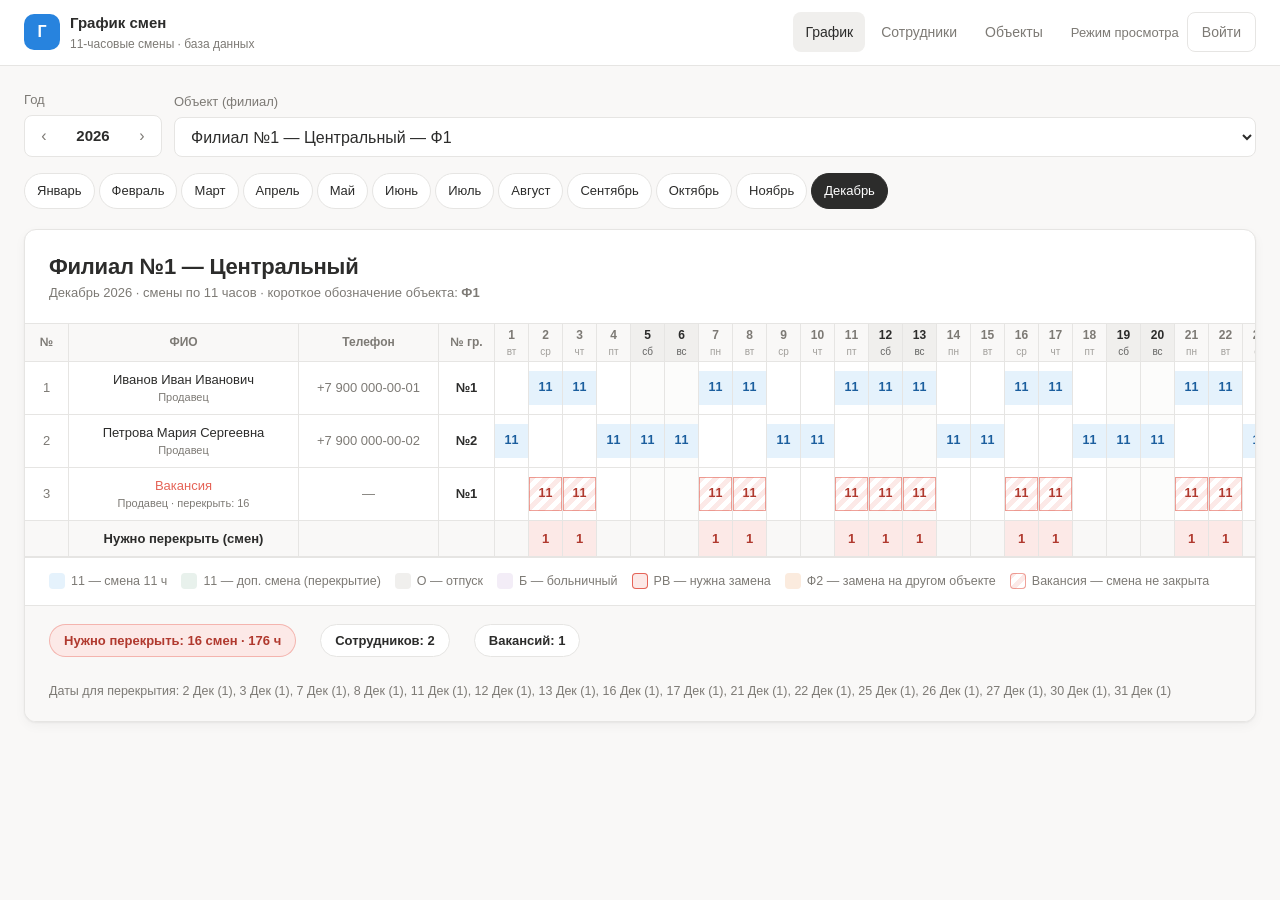
==== index.html @ fc39c1b0 "Add files via upload" ====
<!DOCTYPE html>
<html lang="ru">
<head>
<meta charset="utf-8">
<meta name="viewport" content="width=device-width, initial-scale=1">
<title>График смен — учёт по объектам</title>
<style>
:root{
  --text:#2C2C2B; --text2:#7D7A75; --canvas:#FFFFFF; --soft:#F9F8F7; --soft2:#F0EFED;
  --border:#E6E5E3; --blue:#2783DE; --blue-soft:#E5F2FC; --green:#46A171; --green-soft:#E8F1EC;
  --orange:#D5803B; --orange-soft:#FBEBDE; --red:#E56458; --red-soft:#FCE9E7;
  --radius:8px; --shadow:0 1px 2px rgba(0,0,0,.05), 0 4px 12px rgba(0,0,0,.04);
}
*{box-sizing:border-box}
html,body{margin:0;padding:0}
body{font-family:-apple-system,BlinkMacSystemFont,"Segoe UI",Roboto,Helvetica,Arial,sans-serif;
  font-size:16px;line-height:1.5;color:var(--text);background:var(--soft);-webkit-font-smoothing:antialiased}
button,input,select{font:inherit;color:inherit}
.btn{display:inline-flex;align-items:center;gap:8px;min-height:40px;padding:8px 14px;border:1px solid var(--border);
  background:var(--canvas);border-radius:var(--radius);cursor:pointer;font-size:14px;font-weight:500;transition:.15s}
.btn:hover{background:var(--soft2)}
.btn.primary{background:var(--blue);border-color:var(--blue);color:#fff}
.btn.primary:hover{filter:brightness(.95)}
.btn.danger{color:var(--red);border-color:var(--border)}
.btn.danger:hover{background:var(--red-soft)}
.btn.ghost{border-color:transparent;background:transparent}
.btn.ghost:hover{background:var(--soft2)}
.btn.sm{min-height:32px;padding:4px 10px;font-size:13px}
input,select{min-height:40px;padding:8px 12px;border:1px solid var(--border);border-radius:var(--radius);background:var(--canvas);width:100%}
input:focus,select:focus{outline:2px solid var(--blue);outline-offset:-1px;border-color:var(--blue)}
label.f{display:block;font-size:13px;color:var(--text2);margin-bottom:6px;font-weight:500}
.field{margin-bottom:16px}
.row{display:flex;gap:12px;flex-wrap:wrap;align-items:center}
.grid2{display:grid;grid-template-columns:1fr 1fr;gap:12px}
.card{background:var(--canvas);border:1px solid var(--border);border-radius:12px;padding:24px}
.muted{color:var(--text2)}
.hidden{display:none !important}
h1,h2,h3{margin:0;font-weight:600;letter-spacing:-.01em}
h1{font-size:28px}h2{font-size:22px}h3{font-size:17px}

/* ---------- Login ---------- */
#login{min-height:100vh;display:flex;align-items:center;justify-content:center;padding:24px;
  background:radial-gradient(1200px 600px at 20% -10%, #E5F2FC 0%, rgba(229,242,252,0) 60%), var(--soft)}
#login .card{width:100%;max-width:400px;box-shadow:var(--shadow)}
.logo{display:flex;align-items:center;gap:10px;margin-bottom:24px}
.logo .mark{width:36px;height:36px;border-radius:10px;background:var(--blue);color:#fff;display:grid;place-items:center;font-weight:700}
.err{color:var(--red);font-size:14px;margin-top:-6px;margin-bottom:12px}

/* ---------- App shell ---------- */
header.top{position:sticky;top:0;z-index:30;background:rgba(255,255,255,.92);backdrop-filter:blur(8px);
  border-bottom:1px solid var(--border)}
.top-in{max-width:1600px;margin:0 auto;padding:12px 24px;display:flex;align-items:center;gap:16px;flex-wrap:wrap}
nav.tabs{display:flex;gap:4px;flex-wrap:wrap;margin-left:auto}
nav.tabs button{border:none;background:transparent;padding:8px 12px;border-radius:var(--radius);font-size:14px;
  font-weight:500;color:var(--text2);cursor:pointer;min-height:40px}
nav.tabs button:hover{background:var(--soft2);color:var(--text)}
nav.tabs button.active{background:var(--soft2);color:var(--text)}
.userchip{display:flex;align-items:center;gap:8px;font-size:13px;color:var(--text2)}
.avatar{width:28px;height:28px;border-radius:50%;background:var(--soft2);display:grid;place-items:center;font-size:12px;font-weight:600;color:var(--text)}
main{max-width:1600px;margin:0 auto;padding:24px}

/* ---------- Toolbar ---------- */
.toolbar{display:flex;gap:12px;align-items:flex-end;flex-wrap:wrap;margin-bottom:16px}
.yearpick{display:flex;align-items:center;gap:4px;background:var(--canvas);border:1px solid var(--border);border-radius:var(--radius);padding:2px}
.yearpick button{border:none;background:transparent;width:34px;height:36px;border-radius:6px;cursor:pointer;color:var(--text2)}
.yearpick button:hover{background:var(--soft2);color:var(--text)}
.yearpick .y{min-width:56px;text-align:center;font-weight:600;font-size:15px}
.months{display:flex;gap:4px;overflow-x:auto;padding-bottom:4px;margin-bottom:16px}
.months button{border:1px solid transparent;background:var(--canvas);border-color:var(--border);
  padding:6px 12px;border-radius:999px;font-size:13px;cursor:pointer;white-space:nowrap;min-height:36px}
.months button:hover{background:var(--soft2)}
.months button.active{background:var(--text);border-color:var(--text);color:#fff}

/* ---------- Schedule table ---------- */
.sheet{background:var(--canvas);border:1px solid var(--border);border-radius:12px;overflow:hidden;box-shadow:var(--shadow)}
.sheet-head{padding:20px 24px;border-bottom:1px solid var(--border);display:flex;align-items:center;gap:16px;flex-wrap:wrap}
.sheet-head .sub{font-size:13px;color:var(--text2)}
.tablewrap{overflow-x:auto}
table.sch{border-collapse:separate;border-spacing:0;width:100%;font-size:13px}
table.sch th,table.sch td{border-bottom:1px solid var(--border);border-right:1px solid var(--border);padding:0;text-align:center;
  background:var(--canvas)}
table.sch thead th{position:sticky;top:0;z-index:5;background:var(--soft);font-weight:600;font-size:12px;color:var(--text2);
  height:38px;padding:0 4px;white-space:nowrap}
table.sch thead th.wknd{background:var(--soft2);color:var(--text)}
table.sch td.day,table.sch th.day{width:34px;min-width:34px}
table.sch td.wkndcol{background:#FCFCFB}
.c-fio{text-align:left;padding:8px 12px !important;min-width:230px;font-weight:500}
.c-fio .pos{display:block;font-size:11px;color:var(--text2);font-weight:400}
.c-tel{min-width:140px;white-space:nowrap;color:var(--text2);padding:0 10px !important;text-align:left}
.c-gr{min-width:56px;font-weight:600}
.sticky1{position:sticky;left:0;z-index:6}
.sticky2{position:sticky;left:44px;z-index:6}
table.sch thead th.sticky1,table.sch thead th.sticky2{z-index:8}
.c-num{width:44px;min-width:44px;color:var(--text2)}
.cell{width:100%;height:34px;border:none;background:transparent;cursor:pointer;font-size:12.5px;font-weight:600;color:var(--text);
  display:grid;place-items:center;padding:0}
.cell:hover{outline:2px solid var(--blue);outline-offset:-2px;border-radius:4px}
.cell.off{color:var(--border)}
.s-work{background:var(--blue-soft);color:#1B5E9E}
.s-extra{background:var(--green-soft);color:#2F7150}
.s-vac{background:var(--soft2);color:var(--text2)}
.s-sick{background:#F3EDF7;color:#6B4E86}
.s-need{background:var(--red-soft);color:#B0392E;box-shadow:inset 0 0 0 1px var(--red)}
.s-sub{background:var(--orange-soft);color:#9C5A20}
.s-vacancy{background:repeating-linear-gradient(135deg,var(--red-soft),var(--red-soft) 5px,#fff 5px,#fff 10px);color:#B0392E;box-shadow:inset 0 0 0 1px rgba(229,100,88,.6)}
tr.vacancy .c-fio{color:var(--red)}
td.tot{font-weight:600;min-width:52px;background:var(--soft)}
tr.totrow td{background:var(--soft);font-weight:600}
.legend{display:flex;gap:14px;flex-wrap:wrap;padding:14px 24px;border-top:1px solid var(--border);font-size:12.5px;color:var(--text2)}
.legend span.k{display:inline-flex;align-items:center;gap:6px}
.sw{width:16px;height:16px;border-radius:4px;display:inline-block}
.coverbar{padding:18px 24px;border-top:1px solid var(--border);display:flex;gap:24px;flex-wrap:wrap;align-items:center;background:var(--soft)}
.pill{display:inline-flex;align-items:center;gap:8px;background:var(--canvas);border:1px solid var(--border);
  border-radius:999px;padding:6px 14px;font-size:13px;font-weight:600}
.pill.warn{background:var(--red-soft);border-color:rgba(229,100,88,.4);color:#B0392E}
.pill.ok{background:var(--green-soft);border-color:rgba(70,161,113,.4);color:#2F7150}
.coverlist{font-size:12.5px;color:var(--text2);line-height:1.7}

/* ---------- Simple tables ---------- */
table.list{width:100%;border-collapse:collapse;font-size:14px;background:var(--canvas)}
table.list th{text-align:left;font-size:12px;text-transform:uppercase;letter-spacing:.04em;color:var(--text2);
  padding:10px 12px;border-bottom:1px solid var(--border);font-weight:600}
table.list td{padding:10px 12px;border-bottom:1px solid var(--border);vertical-align:middle}
table.list tr:last-child td{border-bottom:none}
.tag{display:inline-block;padding:2px 8px;border-radius:6px;background:var(--soft2);font-size:12px;font-weight:600}
.tag.blue{background:var(--blue-soft);color:#1B5E9E}

/* ---------- Modal ---------- */
.overlay{position:fixed;inset:0;background:rgba(44,44,43,.35);display:grid;place-items:center;z-index:60;padding:24px}
.modal{background:var(--canvas);border-radius:12px;box-shadow:0 20px 60px rgba(0,0,0,.18);width:100%;max-width:480px;
  max-height:88vh;overflow:auto}
.modal .m-head{padding:20px 24px 0;display:flex;justify-content:space-between;align-items:flex-start;gap:12px}
.modal .m-body{padding:16px 24px 24px}
.modal .m-foot{padding:0 24px 24px;display:flex;gap:8px;justify-content:flex-end;flex-wrap:wrap}
.choice{display:grid;gap:8px;margin-bottom:16px}
.choice button{display:flex;align-items:center;gap:10px;text-align:left;padding:10px 12px;border:1px solid var(--border);
  border-radius:var(--radius);background:var(--canvas);cursor:pointer;font-size:14px;min-height:44px}
.choice button:hover{background:var(--soft)}
.choice button.on{border-color:var(--blue);background:var(--blue-soft)}
.toast{position:fixed;bottom:24px;left:50%;transform:translateX(-50%);background:var(--text);color:#fff;
  padding:10px 18px;border-radius:999px;font-size:14px;z-index:80;box-shadow:var(--shadow)}
.empty{padding:48px 24px;text-align:center;color:var(--text2);font-size:14px}
@media (max-width:640px){
  main{padding:16px}.top-in{padding:10px 16px}.card{padding:16px}
  .sheet-head{padding:16px}.coverbar,.legend{padding:14px 16px}
}
</style>
</head>
<body>

<!-- ============ APP ============ -->
<div id="app">
  <header class="top">
    <div class="top-in">
      <div class="logo" style="margin:0"><div class="mark">Г</div>
        <div><div style="font-weight:600;font-size:15px">График смен</div>
        <div class="muted" style="font-size:12px">11-часовые смены · база данных</div></div></div>
      <nav class="tabs" id="tabs">
        <button data-t="sched" class="active">График</button>
        <button data-t="emps">Сотрудники</button>
        <button data-t="objs">Объекты</button>
        <button data-t="admins">Админы</button>
        <button data-t="sync">Общая база</button>
        <button data-t="data">Данные</button>
      </nav>
      <div class="userchip" id="authbox"></div>
    </div>
  </header>
  <main>
    <div id="v-sched"></div>
    <div id="v-emps" class="hidden"></div>
    <div id="v-objs" class="hidden"></div>
    <div id="v-admins" class="hidden"></div>
    <div id="v-sync" class="hidden"></div>
    <div id="v-data" class="hidden"></div>
  </main>
</div>
<div id="modal-root"></div>

<script>
/* =========================================================
   Хранилище (локальная база данных браузера)
   ========================================================= */
const KEY='grafik_db_v2';
const MONTHS=['Январь','Февраль','Март','Апрель','Май','Июнь','Июль','Август','Сентябрь','Октябрь','Ноябрь','Декабрь'];
const MON_SHORT=['Янв','Фев','Мар','Апр','Май','Июн','Июл','Авг','Сен','Окт','Ноя','Дек'];
const WD=['вс','пн','вт','ср','чт','пт','сб'];
const HOURS=11;

const STATES={
  work:{label:'Смена 11 ч',      txt:'11', cls:'s-work'},
  extra:{label:'Доп. смена (перекрытие)', txt:'11', cls:'s-extra'},
  off:{label:'Выходной',         txt:'',   cls:'off'},
  vac:{label:'Отпуск',           txt:'О',  cls:'s-vac'},
  sick:{label:'Больничный',      txt:'Б',  cls:'s-sick'},
  need:{label:'Нужна замена (РВ)',txt:'РВ',cls:'s-need'},
  sub:{label:'Замена на другом объекте', txt:'', cls:'s-sub'}
};

function defaultDB(){
  return {
    objects:[
      {id:'o1',name:'Филиал №1 — Центральный',code:'Ф1',address:''},
      {id:'o2',name:'Филиал №2 — Северный',code:'Ф2',address:''}
    ],
    employees:[
      {id:'e1',objectId:'o1',fio:'Иванов Иван Иванович',phone:'+7 900 000-00-01',graph:1,position:'Продавец',vacancy:false},
      {id:'e2',objectId:'o1',fio:'Петрова Мария Сергеевна',phone:'+7 900 000-00-02',graph:2,position:'Продавец',vacancy:false},
      {id:'e3',objectId:'o1',fio:'',phone:'',graph:1,position:'Продавец',vacancy:true},
      {id:'e4',objectId:'o2',fio:'Сидоров Алексей Петрович',phone:'+7 900 000-00-03',graph:2,position:'Продавец',vacancy:false}
    ],
    admins:[{id:'a1',login:'admin',pass:'admin',name:'Администратор',role:'Владелец'}],
    marks:{}   // ключ: empId|YYYY-MM-DD  ->  {type, objId?}
  };
}
let db=load();
function load(){try{const r=localStorage.getItem(KEY);if(r)return Object.assign(defaultDB(),JSON.parse(r));}catch(e){}return defaultDB();}
function save(){localStorage.setItem(KEY,JSON.stringify(db));if(typeof queuePush==='function')queuePush();}
function uid(p){return p+Math.random().toString(36).slice(2,9);}

/* =========================================================
   Графики: 14-дневный цикл 2/2/3 (7 смен × 11 ч на 14 дней)
   График №1 и №2 совпадают с загруженными файлами на 2026 год
   ========================================================= */
const CYCLE=[1,1,0,0,1,1,1,0,0,1,1,0,0,0];
const BASE=Date.UTC(2026,0,1);
const PHASES=[10,3,11,4,12,5,13,6,0,7,1,8,2,9];
function phaseOf(g){g=Number(g)||1;return PHASES[((g-1)%14+14)%14];}
function isShift(graph,y,m,d){
  if(m===1&&d===1) return false;            // 1 января — нерабочий
  const diff=Math.round((Date.UTC(y,m-1,d)-BASE)/86400000);
  return CYCLE[((diff+phaseOf(graph))%14+14)%14]===1;
}
function daysInMonth(y,m){return new Date(y,m,0).getDate();}
function key(empId,y,m,d){return empId+'|'+y+'-'+String(m).padStart(2,'0')+'-'+String(d).padStart(2,'0');}
function objById(id){return db.objects.find(o=>o.id===id);}
function empName(e){return e.vacancy?'Вакансия':(e.fio||'Без имени');}

/* итоговое состояние ячейки */
function cellState(emp,y,m,d){
  const mk=db.marks[key(emp.id,y,m,d)];
  const base=isShift(emp.graph,y,m,d);
  if(mk){
    if(mk.type==='work') return {type:base?'work':'extra',base};
    return {type:mk.type,base,objId:mk.objId};
  }
  return {type:base?'work':'off',base};
}
/* нужно ли перекрывать этот день */
function needsCover(emp,st){
  if(emp.vacancy) return st.base;
  return st.base && ['vac','sick','need','sub'].includes(st.type);
}

/* =========================================================
   Состояние интерфейса
   ========================================================= */
let ui={year:new Date().getFullYear(),month:new Date().getMonth()+1,objectId:null,tab:'sched',me:null};
if(!db.objects.length) ui.objectId=null; else ui.objectId=db.objects[0].id;

/* ---------- Вход (без входа — режим просмотра) ---------- */
function isAdmin(){return !!ui.me;}
function needAdmin(){if(isAdmin())return true;toast('Только просмотр. Нажмите «Войти» вверху, чтобы редактировать');return false;}
function renderAuth(){
  const box=document.getElementById('authbox');
  if(ui.me){
    const n=(ui.me.name||ui.me.login);
    box.innerHTML='<div class="avatar">'+esc(n.trim().charAt(0).toUpperCase())+'</div><span>'+esc(n)+'</span>'+
      '<button class="btn ghost sm" onclick="logout()">Выйти</button>';
  }else{
    box.innerHTML='<span class="muted" style="font-size:13px">Режим просмотра</span>'+
      '<button class="btn" onclick="openLoginModal()">Войти</button>';
  }
  const closed=['admins','data','sync'];
  document.querySelectorAll('#tabs button').forEach(b=>b.classList.toggle('hidden',closed.includes(b.dataset.t)&&!ui.me));
  if(!ui.me&&closed.includes(ui.tab)){
    ui.tab='sched';
    document.querySelectorAll('#tabs button').forEach(x=>x.classList.toggle('active',x.dataset.t==='sched'));
  }
}
function openLoginModal(){
  modal('Вход для администратора',
    '<div class="field"><label class="f">Логин</label><input id="lg-login" placeholder="admin"></div>'+
    '<div class="field"><label class="f">Пароль</label><input id="lg-pass" type="password" placeholder="••••••"></div>'+
    '<div id="lg-err" class="err hidden"></div>'+
    '<p class="muted" style="font-size:12.5px;margin:0">По умолчанию admin / admin. Без входа график открыт только для просмотра.</p>',
    '<button class="btn primary" onclick="doLogin()">Войти</button>');
  setTimeout(function(){
    const l=document.getElementById('lg-login'),p=document.getElementById('lg-pass');
    if(!l)return; l.focus();
    [l,p].forEach(el=>el.addEventListener('keydown',e=>{if(e.key==='Enter')doLogin();}));
  },40);
}
function doLogin(){
  const l=(document.getElementById('lg-login').value||'').trim();
  const p=document.getElementById('lg-pass').value;
  const a=db.admins.find(x=>x.login.toLowerCase()===l.toLowerCase()&&x.pass===p);
  const err=document.getElementById('lg-err');
  if(!a){err.textContent='Неверный логин или пароль';err.classList.remove('hidden');return;}
  ui.me=a; sessionStorage.setItem('grafik_me',a.id); closeModal(); render(); toast('Вы вошли: '+(a.name||a.login));
}
function logout(){ui.me=null;sessionStorage.removeItem('grafik_me');render();toast('Режим просмотра');}

/* ---------- Вкладки ---------- */
document.getElementById('tabs').addEventListener('click',e=>{
  const b=e.target.closest('button[data-t]');if(!b)return;
  ui.tab=b.dataset.t;
  [...document.querySelectorAll('#tabs button')].forEach(x=>x.classList.toggle('active',x===b));
  render();
});
function render(){
  renderAuth();
  ['sched','emps','objs','admins','sync','data'].forEach(t=>
    document.getElementById('v-'+t).classList.toggle('hidden',ui.tab!==t));
  if(ui.tab==='sched')  renderSched();
  if(ui.tab==='emps')   renderEmps();
  if(ui.tab==='objs')   renderObjs();
  if(ui.tab==='admins') renderAdmins();
  if(ui.tab==='sync')   renderSync();
  if(ui.tab==='data')   renderData();
}
function esc(s){return String(s==null?'':s).replace(/[&<>"']/g,c=>({'&':'&amp;','<':'&lt;','>':'&gt;','"':'&quot;',"'":'&#39;'}[c]));}
function toast(t){const d=document.createElement('div');d.className='toast';d.textContent=t;document.body.appendChild(d);
  setTimeout(()=>d.remove(),2200);}

/* =========================================================
   ГРАФИК
   ========================================================= */
function renderSched(){
  const host=document.getElementById('v-sched');
  if(!db.objects.length){host.innerHTML='<div class="card empty">Сначала добавьте объект (филиал) во вкладке «Объекты».</div>';return;}
  if(!ui.objectId||!objById(ui.objectId)) ui.objectId=db.objects[0].id;
  const y=ui.year,m=ui.month,obj=objById(ui.objectId);
  const dim=daysInMonth(y,m);
  const emps=db.employees.filter(e=>e.objectId===obj.id);

  let head='<div class="toolbar">'+
    '<div><label class="f">Год</label><div class="yearpick"><button onclick="stepYear(-1)">‹</button>'+
      '<span class="y">'+y+'</span><button onclick="stepYear(1)">›</button></div></div>'+
    '<div style="min-width:260px;flex:1"><label class="f">Объект (филиал)</label><select onchange="ui.objectId=this.value;render()">'+
      db.objects.map(o=>'<option value="'+o.id+'"'+(o.id===obj.id?' selected':'')+'>'+esc(o.name)+' — '+esc(o.code)+'</option>').join('')+
    '</select></div>'+
    (isAdmin()?'<button class="btn" onclick="openEmpModal()">＋ Сотрудник</button>'+'<button class="btn" onclick="openVacancyModal()">＋ Вакансия</button>'+'<button class="btn primary" onclick="openPeriodModal()">Отпуск / замена за период</button>':'')+
  '</div>'+
  '<div class="months">'+MONTHS.map((n,i)=>'<button class="'+(i+1===m?'active':'')+'" onclick="ui.month='+(i+1)+';render()">'+n+'</button>').join('')+'</div>';

  /* заголовок таблицы */
  let ths='';
  for(let d=1;d<=dim;d++){
    const wd=new Date(y,m-1,d).getDay(); const w=(wd===0||wd===6);
    ths+='<th class="day'+(w?' wknd':'')+'"><div style="font-weight:700">'+d+'</div><div style="font-size:10px;font-weight:500;opacity:.7">'+WD[wd]+'</div></th>';
  }

  let rows='',coverDays={},totalCover=0;
  emps.forEach((e,i)=>{
    let tds='',days=0,cover=0;
    for(let d=1;d<=dim;d++){
      const st=cellState(e,y,m,d);
      const wd=new Date(y,m-1,d).getDay(); const wknd=(wd===0||wd===6);
      let cls='cell',txt='';
      if(st.type==='sub'){const o=objById(st.objId);txt=o?o.code:'ЗМ';cls+=' s-sub';}
      else{txt=STATES[st.type].txt;cls+=' '+STATES[st.type].cls;}
      if(e.vacancy&&st.base&&st.type!=='sub'){cls='cell s-vacancy';txt='11';}
      const need=needsCover(e,st);
      if(need){cover++;totalCover++;coverDays[d]=(coverDays[d]||0)+1;}
      if(['work','extra'].includes(st.type)&&!e.vacancy) days++;
      const title=(e.vacancy&&st.base?'Вакансия — нужно перекрыть':STATES[st.type].label)+(st.type==='sub'?': '+txt:'');
      tds+='<td class="day'+(wknd?' wkndcol':'')+'"><button class="'+cls+'" title="'+esc(title)+'" onclick="openCell(\''+e.id+'\','+d+')">'+esc(txt)+'</button></td>';
    }
    rows+='<tr class="'+(e.vacancy?'vacancy':'')+'">'+
      '<td class="c-num sticky1">'+(i+1)+'</td>'+
      '<td class="c-fio sticky2">'+esc(empName(e))+'<span class="pos">'+esc(e.position||'')+(cover?' · перекрыть: '+cover:'')+'</span></td>'+
      '<td class="c-tel">'+esc(e.phone||'—')+'</td>'+
      '<td class="c-gr">№'+esc(e.graph)+'</td>'+tds+
      '<td class="tot">'+days+'</td><td class="tot">'+(days*HOURS)+'</td></tr>';
  });
  if(!emps.length) rows='<tr><td colspan="'+(dim+6)+'" class="empty">В этом объекте нет сотрудников. Добавьте сотрудника или вакансию.</td></tr>';

  /* строка «нужно перекрыть» */
  let coverTds='';
  for(let d=1;d<=dim;d++){const c=coverDays[d]||0;
    coverTds+='<td class="day" style="'+(c?'background:var(--red-soft);color:#B0392E':'color:var(--border)')+';font-weight:700">'+(c||'')+'</td>';}
  const covRow=emps.length?'<tr class="totrow"><td class="c-num sticky1"></td><td class="c-fio sticky2">Нужно перекрыть (смен)</td>'+
    '<td class="c-tel"></td><td class="c-gr"></td>'+coverTds+'<td class="tot">'+totalCover+'</td><td class="tot">'+(totalCover*HOURS)+'</td></tr>':'';

  const legend='<div class="legend">'+
    kk('s-work','11 — смена 11 ч')+kk('s-extra','11 — доп. смена (перекрытие)')+kk('s-vac','О — отпуск')+
    kk('s-sick','Б — больничный')+kk('s-need','РВ — нужна замена')+kk('s-sub','Ф2 — замена на другом объекте')+
    kk('s-vacancy','Вакансия — смена не закрыта')+'</div>';

  const bar='<div class="coverbar">'+
    '<span class="pill '+(totalCover?'warn':'ok')+'">'+(totalCover?'Нужно перекрыть: '+totalCover+' смен · '+(totalCover*HOURS)+' ч':'Все смены закрыты')+'</span>'+
    '<span class="pill">Сотрудников: '+emps.filter(e=>!e.vacancy).length+'</span>'+
    '<span class="pill">Вакансий: '+emps.filter(e=>e.vacancy).length+'</span>'+
    (totalCover?'<div class="coverlist">Даты для перекрытия: '+Object.keys(coverDays).map(d=>d+' '+MON_SHORT[m-1]+' ('+coverDays[d]+')').join(', ')+'</div>':'')+
  '</div>';

  host.innerHTML=head+'<div class="sheet">'+
    '<div class="sheet-head"><div><h2>'+esc(obj.name)+'</h2>'+
      '<div class="sub">'+MONTHS[m-1]+' '+y+' · смены по 11 часов · короткое обозначение объекта: <b>'+esc(obj.code)+'</b></div></div></div>'+
    '<div class="tablewrap"><table class="sch"><thead><tr>'+
      '<th class="c-num sticky1">№</th><th class="c-fio sticky2">ФИО</th><th class="c-tel">Телефон</th><th class="c-gr">№ гр.</th>'+ths+
      '<th class="tot">Дней</th><th class="tot">Часов</th></tr></thead>'+
      '<tbody>'+rows+covRow+'</tbody></table></div>'+legend+bar+'</div>';
}
function kk(cls,t){return '<span class="k"><i class="sw '+cls+'"></i>'+t+'</span>';}
function stepYear(n){ui.year+=n;render();}

/* =========================================================
   Модальные окна
   ========================================================= */
function modal(title,body,foot){
  document.getElementById('modal-root').innerHTML=
   '<div class="overlay" onclick="if(event.target===this)closeModal()"><div class="modal">'+
   '<div class="m-head"><h3>'+title+'</h3><button class="btn ghost sm" onclick="closeModal()">✕</button></div>'+
   '<div class="m-body">'+body+'</div><div class="m-foot">'+(foot||'')+'</div></div></div>';
}
function closeModal(){document.getElementById('modal-root').innerHTML='';}

/* --- редактор ячейки --- */
let cellCtx=null;
function openCell(empId,d){
  if(!needAdmin())return;
  const e=db.employees.find(x=>x.id===empId);if(!e)return;
  cellCtx={empId,d};
  const st=cellState(e,ui.year,ui.month,d);
  const opts=[['work','Смена 11 ч'],['off','Выходной'],['vac','Отпуск'],['sick','Больничный'],
              ['need','Нужна замена (РВ)'],['sub','Замена на другом объекте']];
  const others=db.objects.filter(o=>o.id!==e.objectId);
  modal(esc(empName(e))+' · '+d+' '+MONTHS[ui.month-1],
    '<p class="muted" style="font-size:13px;margin-top:0">По графику №'+esc(e.graph)+' этот день — <b>'+(st.base?'рабочий (11 ч)':'выходной')+'</b>.</p>'+
    '<div class="choice">'+opts.map(([v,l])=>'<button class="'+(st.type===v||(v==="work"&&st.type==="extra")?'on':'')+'" onclick="setCell(\''+v+'\')">'+l+'</button>').join('')+'</div>'+
    '<div id="subwrap" class="hidden"><label class="f">Объект замены (в графике встанет короткое обозначение)</label>'+
      '<select id="subobj">'+(others.length?others.map(o=>'<option value="'+o.id+'">'+esc(o.name)+' — '+esc(o.code)+'</option>').join(''):'<option value="">нет других объектов</option>')+'</select>'+
      '<div class="row" style="margin-top:12px"><button class="btn primary" onclick="applySub()">Назначить замену</button></div></div>',
    '<button class="btn" onclick="clearCell()">Сбросить к графику</button>');
}
function setCell(v){
  if(v==='sub'){document.getElementById('subwrap').classList.remove('hidden');return;}
  db.marks[key(cellCtx.empId,ui.year,ui.month,cellCtx.d)]={type:v};save();closeModal();render();
}
function applySub(){
  const o=document.getElementById('subobj').value;if(!o){toast('Добавьте второй объект');return;}
  db.marks[key(cellCtx.empId,ui.year,ui.month,cellCtx.d)]={type:'sub',objId:o};save();closeModal();render();
}
function clearCell(){delete db.marks[key(cellCtx.empId,ui.year,ui.month,cellCtx.d)];save();closeModal();render();}

/* --- отпуск / замена за период --- */
function openPeriodModal(){
  if(!needAdmin())return;
  const emps=db.employees.filter(e=>!e.vacancy);
  if(!emps.length){toast('Сначала добавьте сотрудников');return;}
  const d1=ui.year+'-'+String(ui.month).padStart(2,'0')+'-01';
  modal('Отпуск / замена за период',
    '<div class="field"><label class="f">Сотрудник</label><select id="p-emp">'+
      emps.map(e=>'<option value="'+e.id+'">'+esc(e.fio)+' — '+esc(objById(e.objectId)?objById(e.objectId).name:'')+'</option>').join('')+'</select></div>'+
    '<div class="field"><label class="f">Тип</label><select id="p-type" onchange="document.getElementById(\'p-objwrap\').classList.toggle(\'hidden\',this.value!==\'sub\')">'+
      '<option value="vac">Отпуск</option><option value="sick">Больничный</option>'+
      '<option value="need">Нужна замена (РВ)</option><option value="sub">Замена на другом объекте</option></select></div>'+
    '<div class="field hidden" id="p-objwrap"><label class="f">Объект замены</label><select id="p-obj">'+
      db.objects.map(o=>'<option value="'+o.id+'">'+esc(o.name)+' — '+esc(o.code)+'</option>').join('')+'</select></div>'+
    '<div class="grid2"><div><label class="f">С даты</label><input type="date" id="p-from" value="'+d1+'"></div>'+
      '<div><label class="f">По дату</label><input type="date" id="p-to" value="'+d1+'"></div></div>'+
    '<p class="muted" style="font-size:12.5px">Отметка ставится на каждый день периода. Рабочие смены в этот период попадут в «Нужно перекрыть».</p>',
    '<button class="btn" onclick="applyPeriod(true)">Очистить период</button>'+
    '<button class="btn primary" onclick="applyPeriod(false)">Применить</button>');
}
function applyPeriod(clear){
  const id=document.getElementById('p-emp').value,t=document.getElementById('p-type').value;
  const f=document.getElementById('p-from').value,to=document.getElementById('p-to').value;
  if(!f||!to){toast('Укажите даты');return;}
  const objId=t==='sub'?document.getElementById('p-obj').value:undefined;
  let a=new Date(f+'T00:00:00'),b=new Date(to+'T00:00:00'),n=0;
  if(b<a){toast('Дата «по» раньше даты «с»');return;}
  while(a<=b){const k=key(id,a.getFullYear(),a.getMonth()+1,a.getDate());
    if(clear)delete db.marks[k];else db.marks[k]=objId?{type:t,objId}:{type:t};
    n++;a.setDate(a.getDate()+1);}
  save();closeModal();render();toast((clear?'Очищено дней: ':'Отмечено дней: ')+n);
}

/* --- сотрудник / вакансия --- */
function openEmpModal(id){
  if(!needAdmin())return;
  const e=id?db.employees.find(x=>x.id===id):null;
  modal(e?'Изменить сотрудника':'Новый сотрудник',
    '<div class="field"><label class="f">ФИО</label><input id="e-fio" placeholder="Фамилия Имя Отчество" value="'+esc(e?e.fio:'')+'"></div>'+
    '<div class="grid2"><div class="field"><label class="f">Телефон</label><input id="e-tel" placeholder="+7 ..." value="'+esc(e?e.phone:'')+'"></div>'+
    '<div class="field"><label class="f">№ графика (1–14)</label><input id="e-gr" type="number" min="1" max="14" value="'+esc(e?e.graph:1)+'"></div></div>'+
    '<div class="grid2"><div class="field"><label class="f">Должность</label><input id="e-pos" value="'+esc(e?e.position:'')+'"></div>'+
    '<div class="field"><label class="f">Объект</label><select id="e-obj">'+db.objects.map(o=>'<option value="'+o.id+'"'+((e?e.objectId:ui.objectId)===o.id?' selected':'')+'>'+esc(o.name)+'</option>').join('')+'</select></div></div>',
    (e?'<button class="btn danger" onclick="delEmp(\''+e.id+'\')">Удалить</button>':'')+
    '<button class="btn primary" onclick="saveEmp('+(e?"'"+e.id+"'":'null')+')">Сохранить</button>');
}
function saveEmp(id){
  const o={fio:document.getElementById('e-fio').value.trim(),phone:document.getElementById('e-tel').value.trim(),
    graph:Math.min(14,Math.max(1,Number(document.getElementById('e-gr').value)||1)),
    position:document.getElementById('e-pos').value.trim(),objectId:document.getElementById('e-obj').value};
  if(!o.fio){toast('Укажите ФИО');return;}
  if(id){Object.assign(db.employees.find(x=>x.id===id),o);}
  else{db.employees.push(Object.assign({id:uid('e'),vacancy:false},o));}
  save();closeModal();render();toast('Сохранено');
}
function delEmp(id){
  if(!needAdmin())return;
  if(!confirm('Удалить сотрудника и все его отметки?'))return;
  db.employees=db.employees.filter(e=>e.id!==id);
  Object.keys(db.marks).forEach(k=>{if(k.split('|')[0]===id)delete db.marks[k];});
  save();closeModal();render();toast('Удалено');
}
function openVacancyModal(){
  if(!needAdmin())return;
  modal('Новая вакансия',
    '<p class="muted" style="font-size:13px;margin-top:0">Строка без сотрудника: в графике будет «Вакансия», а её смены подсветятся как требующие перекрытия.</p>'+
    '<div class="grid2"><div class="field"><label class="f">№ графика (1–14)</label><input id="v-gr" type="number" min="1" max="14" value="1"></div>'+
    '<div class="field"><label class="f">Должность</label><input id="v-pos" value="Продавец"></div></div>'+
    '<div class="field"><label class="f">Объект</label><select id="v-obj">'+db.objects.map(o=>'<option value="'+o.id+'"'+(ui.objectId===o.id?' selected':'')+'>'+esc(o.name)+'</option>').join('')+'</select></div>',
    '<button class="btn primary" onclick="saveVacancy()">Добавить</button>');
}
function saveVacancy(){
  db.employees.push({id:uid('e'),vacancy:true,fio:'',phone:'',
    graph:Math.min(14,Math.max(1,Number(document.getElementById('v-gr').value)||1)),
    position:document.getElementById('v-pos').value.trim(),objectId:document.getElementById('v-obj').value});
  save();closeModal();render();toast('Вакансия добавлена');
}

/* =========================================================
   Сотрудники
   ========================================================= */
function renderEmps(){
  const host=document.getElementById('v-emps');
  const rows=db.employees.map(e=>'<tr><td><b>'+esc(empName(e))+'</b>'+(e.vacancy?' <span class="tag">вакансия</span>':'')+'</td>'+
    '<td>'+esc(e.phone||'—')+'</td><td><span class="tag blue">№'+esc(e.graph)+'</span></td><td>'+esc(e.position||'—')+'</td>'+
    '<td>'+esc(objById(e.objectId)?objById(e.objectId).name:'—')+'</td>'+
    '<td style="text-align:right;white-space:nowrap">'+(!isAdmin()?'':(e.vacancy?'':'<button class="btn sm" onclick="openEmpModal(\''+e.id+'\')">Изменить</button> ')+
      '<button class="btn sm danger" onclick="delEmp(\''+e.id+'\')">Удалить</button>')+'</td></tr>').join('');
  host.innerHTML='<div class="row" style="justify-content:space-between;margin-bottom:16px"><h1>Сотрудники</h1>'+
    (isAdmin()?'<div class="row"><button class="btn" onclick="openVacancyModal()">＋ Вакансия</button>'+'<button class="btn primary" onclick="openEmpModal()">＋ Сотрудник</button></div>':'')+'</div>'+
    '<div class="card" style="padding:0;overflow:hidden">'+(db.employees.length?
      '<table class="list"><thead><tr><th>ФИО</th><th>Телефон</th><th>№ графика</th><th>Должность</th><th>Объект</th><th></th></tr></thead><tbody>'+rows+'</tbody></table>'
      :'<div class="empty">Пока никого нет</div>')+'</div>';
}

/* =========================================================
   Объекты
   ========================================================= */
function renderObjs(){
  const host=document.getElementById('v-objs');
  const rows=db.objects.map(o=>{const cnt=db.employees.filter(e=>e.objectId===o.id).length;
    return '<tr><td><b>'+esc(o.name)+'</b></td><td><span class="tag blue">'+esc(o.code)+'</span></td>'+
    '<td>'+esc(o.address||'—')+'</td><td>'+cnt+'</td>'+
    '<td style="text-align:right;white-space:nowrap">'+(isAdmin()?'<button class="btn sm" onclick="openObjModal(\''+o.id+'\')">Изменить</button> '+'<button class="btn sm danger" onclick="delObj(\''+o.id+'\')">Удалить</button>':'')+'</td></tr>';}).join('');
  host.innerHTML='<div class="row" style="justify-content:space-between;margin-bottom:16px"><h1>Объекты (филиалы)</h1>'+
    (isAdmin()?'<button class="btn primary" onclick="openObjModal()">＋ Объект</button>':'')+'</div>'+
    '<p class="muted" style="margin-top:-8px;font-size:14px">Короткое обозначение объекта подставляется в график сотрудника, когда он выходит на замену на другом объекте.</p>'+
    '<div class="card" style="padding:0;overflow:hidden">'+(db.objects.length?
      '<table class="list"><thead><tr><th>Название</th><th>Короткое обозначение</th><th>Адрес</th><th>Сотрудников</th><th></th></tr></thead><tbody>'+rows+'</tbody></table>'
      :'<div class="empty">Объектов пока нет</div>')+'</div>';
}
function openObjModal(id){
  if(!needAdmin())return;
  const o=id?objById(id):null;
  modal(o?'Изменить объект':'Новый объект',
    '<div class="field"><label class="f">Название филиала</label><input id="o-name" placeholder="Филиал №3 — Южный" value="'+esc(o?o.name:'')+'"></div>'+
    '<div class="grid2"><div class="field"><label class="f">Короткое обозначение</label><input id="o-code" maxlength="6" placeholder="Ф3" value="'+esc(o?o.code:'')+'"></div>'+
    '<div class="field"><label class="f">Адрес</label><input id="o-addr" value="'+esc(o?o.address:'')+'"></div></div>',
    '<button class="btn primary" onclick="saveObj('+(o?"'"+o.id+"'":'null')+')">Сохранить</button>');
}
function saveObj(id){
  const name=document.getElementById('o-name').value.trim(),code=document.getElementById('o-code').value.trim(),
        address=document.getElementById('o-addr').value.trim();
  if(!name||!code){toast('Название и обозначение обязательны');return;}
  if(id)Object.assign(objById(id),{name,code,address});
  else db.objects.push({id:uid('o'),name,code,address});
  save();closeModal();render();toast('Сохранено');
}
function delObj(id){
  if(!needAdmin())return;
  const cnt=db.employees.filter(e=>e.objectId===id).length;
  if(!confirm('Удалить объект'+(cnt?' и '+cnt+' его строк(и) сотрудников/вакансий?':'?')))return;
  db.employees.filter(e=>e.objectId===id).forEach(e=>{Object.keys(db.marks).forEach(k=>{if(k.split('|')[0]===e.id)delete db.marks[k];});});
  db.employees=db.employees.filter(e=>e.objectId!==id);
  db.objects=db.objects.filter(o=>o.id!==id);
  if(ui.objectId===id)ui.objectId=db.objects[0]?db.objects[0].id:null;
  save();render();toast('Удалено');
}

/* =========================================================
   Админы
   ========================================================= */
function renderAdmins(){
  const host=document.getElementById('v-admins');
  const rows=db.admins.map(a=>'<tr><td><b>'+esc(a.name||a.login)+'</b></td><td>'+esc(a.login)+'</td>'+
    '<td><span class="tag">'+esc(a.role||'Администратор')+'</span></td>'+
    '<td style="text-align:right;white-space:nowrap"><button class="btn sm" onclick="openAdminModal(\''+a.id+'\')">Изменить</button> '+
    (db.admins.length>1?'<button class="btn sm danger" onclick="delAdmin(\''+a.id+'\')">Удалить</button>':'')+'</td></tr>').join('');
  host.innerHTML='<div class="row" style="justify-content:space-between;margin-bottom:16px"><h1>Учётные записи админов</h1>'+
    '<button class="btn primary" onclick="openAdminModal()">＋ Админ</button></div>'+
    '<div class="card" style="padding:0;overflow:hidden"><table class="list"><thead><tr><th>Имя</th><th>Логин</th><th>Роль</th><th></th></tr></thead><tbody>'+rows+'</tbody></table></div>';
}
function openAdminModal(id){
  if(!needAdmin())return;
  const a=id?db.admins.find(x=>x.id===id):null;
  modal(a?'Изменить админа':'Новый админ',
    '<div class="field"><label class="f">Имя</label><input id="a-name" value="'+esc(a?a.name:'')+'"></div>'+
    '<div class="grid2"><div class="field"><label class="f">Логин</label><input id="a-login" value="'+esc(a?a.login:'')+'"></div>'+
    '<div class="field"><label class="f">Пароль</label><input id="a-pass" value="'+esc(a?a.pass:'')+'"></div></div>'+
    '<div class="field"><label class="f">Роль</label><select id="a-role">'+['Владелец','Администратор','Менеджер объекта'].map(r=>'<option'+((a&&a.role===r)?' selected':'')+'>'+r+'</option>').join('')+'</select></div>',
    '<button class="btn primary" onclick="saveAdmin('+(a?"'"+a.id+"'":'null')+')">Сохранить</button>');
}
function saveAdmin(id){
  const name=document.getElementById('a-name').value.trim(),login=document.getElementById('a-login').value.trim(),
        pass=document.getElementById('a-pass').value,role=document.getElementById('a-role').value;
  if(!login||!pass){toast('Логин и пароль обязательны');return;}
  if(db.admins.some(x=>x.login.toLowerCase()===login.toLowerCase()&&x.id!==id)){toast('Такой логин уже есть');return;}
  if(id)Object.assign(db.admins.find(x=>x.id===id),{name,login,pass,role});
  else db.admins.push({id:uid('a'),name,login,pass,role});
  save();closeModal();render();toast('Сохранено');
}
function delAdmin(id){
  if(!needAdmin())return;
  if(db.admins.length<2)return;
  if(!confirm('Удалить учётную запись?'))return;
  db.admins=db.admins.filter(a=>a.id!==id);save();render();
}

/* =========================================================
   Данные (экспорт/импорт)
   ========================================================= */
function renderData(){
  const host=document.getElementById('v-data');
  host.innerHTML='<h1 style="margin-bottom:16px">Данные</h1>'+
  '<div class="card" style="max-width:760px"><h3>Резервная копия базы</h3>'+
  '<p class="muted" style="font-size:14px">База хранится в этом браузере. Выгрузите файл, чтобы перенести данные на другой компьютер.</p>'+
  '<div class="row"><button class="btn primary" onclick="expJSON()">Скачать JSON</button>'+
  '<label class="btn" style="cursor:pointer">Загрузить JSON<input type="file" accept="application/json" onchange="impJSON(this)" style="display:none"></label>'+
  '<button class="btn" onclick="expCSV()">График в CSV</button>'+
  '<button class="btn danger" onclick="resetAll()">Сбросить всё</button></div>'+
  '<hr style="border:none;border-top:1px solid var(--border);margin:24px 0">'+
  '<h3>Как считается график</h3><p class="muted" style="font-size:14px;margin-bottom:0">Цикл 14 дней: 2 смены — 2 выходных — 3 смены — 2 выходных — 2 смены — 3 выходных (по 11 часов, 182 смены и 2002 часа в году). '+
  'Графики №1 и №2 совпадают с вашими файлами за 2026 год (№2 идёт в противофазе к №1), номера 3–14 — дальнейшие сдвиги того же цикла. 1 января — нерабочий.</p></div>';
}
function expJSON(){dl('grafik-baza.json',JSON.stringify(db,null,2),'application/json');}
function impJSON(inp){const f=inp.files[0];if(!f)return;const r=new FileReader();
  r.onload=()=>{try{const d=JSON.parse(r.result);db=Object.assign(defaultDB(),d);save();ui.objectId=db.objects[0]&&db.objects[0].id;render();toast('База загружена');}catch(e){toast('Ошибка файла');}};r.readAsText(f);}
function expCSV(){
  const y=ui.year,m=ui.month,dim=daysInMonth(y,m),obj=objById(ui.objectId);
  let out=['"'+obj.name+'";"'+MONTHS[m-1]+' '+y+'"'];
  let h=['ФИО','Телефон','№ гр.'];for(let d=1;d<=dim;d++)h.push(d);h.push('Дней','Часов');
  out.push(h.join(';'));
  db.employees.filter(e=>e.objectId===obj.id).forEach(e=>{
    let r=['"'+empName(e)+'"','"'+(e.phone||'')+'"','№'+e.graph],days=0;
    for(let d=1;d<=dim;d++){const st=cellState(e,y,m,d);
      let t=st.type==='sub'?(objById(st.objId)||{}).code||'ЗМ':STATES[st.type].txt;
      if(e.vacancy&&st.base)t='11';
      if(['work','extra'].includes(st.type)&&!e.vacancy)days++;r.push(t);}
    r.push(days,days*HOURS);out.push(r.join(';'));});
  dl('grafik-'+y+'-'+String(m).padStart(2,'0')+'.csv','\ufeff'+out.join('\n'),'text/csv');
}
function dl(name,content,type){const b=new Blob([content],{type});const a=document.createElement('a');
  a.href=URL.createObjectURL(b);a.download=name;a.click();URL.revokeObjectURL(a.href);}
function resetAll(){if(!confirm('Удалить все данные и вернуть демо-базу?'))return;db=defaultDB();save();ui.objectId=db.objects[0].id;render();}

/* =========================================================
   ОБЩАЯ БАЗА (Supabase REST) — видна всем, кто открыл сайт
   ========================================================= */
const SKEY='grafik_sync';
let syncState={status:'off',at:null};
function syncCfg(){try{return JSON.parse(localStorage.getItem(SKEY))||{};}catch(e){return {};}}
function saveSyncCfg(c){localStorage.setItem(SKEY,JSON.stringify(c));}
function syncOn(){const c=syncCfg();return !!(c.url&&c.key);}
function sApi(path,opts){
  const c=syncCfg();
  return fetch(c.url.replace(/\/$/,'')+'/rest/v1/'+path,Object.assign({
    headers:{apikey:c.key,Authorization:'Bearer '+c.key,'Content-Type':'application/json',Prefer:'resolution=merge-duplicates'}
  },opts||{}));
}
async function pullRemote(silent){
  if(!syncOn())return;
  const c=syncCfg(),row=c.row||1;
  try{
    const r=await sApi('grafik_state?id=eq.'+row+'&select=data,updated_at');
    if(!r.ok) throw new Error(r.status);
    const j=await r.json();
    if(j&&j[0]&&j[0].data&&j[0].data.objects){
      const me=ui.me;
      db=Object.assign(defaultDB(),j[0].data);
      localStorage.setItem(KEY,JSON.stringify(db));
      ui.me=me&&db.admins.find(a=>a.id===me.id)||me;
      if(!objById(ui.objectId))ui.objectId=db.objects[0]&&db.objects[0].id;
      syncState={status:'ok',at:new Date()};
      render();
      if(!silent)toast('Загружено из общей базы');
    }else{syncState={status:'empty',at:new Date()};if(!silent)toast('В общей базе пока нет данных');}
  }catch(e){syncState={status:'error',at:new Date()};if(!silent)toast('Нет связи с базой');}
  if(ui.tab==='sync')renderSync();
}
async function pushRemote(silent){
  if(!syncOn())return;
  const c=syncCfg(),row=c.row||1;
  try{
    const r=await sApi('grafik_state',{method:'POST',body:JSON.stringify([{id:row,data:db,updated_at:new Date().toISOString()}])});
    if(!r.ok) throw new Error(r.status);
    syncState={status:'ok',at:new Date()};
    if(!silent)toast('Сохранено в общую базу');
  }catch(e){syncState={status:'error',at:new Date()};if(!silent)toast('Не удалось сохранить в общую базу');}
  if(ui.tab==='sync')renderSync();
}
let pushTimer=null;
function queuePush(){if(!syncOn()||!isAdmin())return;clearTimeout(pushTimer);pushTimer=setTimeout(()=>pushRemote(true),700);}

function renderSync(){
  const c=syncCfg(),host=document.getElementById('v-sync');
  const st=!syncOn()?'<span class="pill">Не настроено</span>':
    (syncState.status==='ok'?'<span class="pill ok">Связь есть'+(syncState.at?' · '+syncState.at.toLocaleTimeString('ru-RU'):'')+'</span>':
     syncState.status==='error'?'<span class="pill warn">Ошибка связи</span>':'<span class="pill">Ожидание</span>');
  const link=(syncOn()?location.href.split('#')[0]+'#db='+btoa(unescape(encodeURIComponent(JSON.stringify({url:c.url,key:c.key,row:c.row||1})))):'');
  host.innerHTML='<h1 style="margin-bottom:8px">Общая база данных</h1>'+
  '<p class="muted" style="font-size:14px;max-width:760px">Подключите бесплатную базу Supabase — тогда график будет общим: админы меняют, остальные видят те же данные с любого устройства.</p>'+
  '<div class="card" style="max-width:760px;margin-bottom:16px"><div class="row" style="margin-bottom:16px">'+st+'</div>'+
  '<div class="field"><label class="f">Project URL</label><input id="s-url" placeholder="https://xxxx.supabase.co" value="'+esc(c.url||'')+'"></div>'+
  '<div class="field"><label class="f">anon public key</label><input id="s-key" placeholder="eyJhbGci..." value="'+esc(c.key||'')+'"></div>'+
  '<div class="field" style="max-width:160px"><label class="f">№ записи</label><input id="s-row" type="number" min="1" value="'+esc(c.row||1)+'"></div>'+
  '<div class="row"><button class="btn primary" onclick="saveSync()">Сохранить и проверить</button>'+
  '<button class="btn" onclick="pullRemote()">Загрузить из базы</button>'+
  '<button class="btn" onclick="pushRemote()">Выгрузить в базу</button></div></div>'+
  (link?'<div class="card" style="max-width:760px;margin-bottom:16px"><h3>Ссылка для сотрудников</h3>'+
    '<p class="muted" style="font-size:13px">Открыв такую ссылку, человек сразу увидит график из общей базы в режиме просмотра.</p>'+
    '<input readonly value="'+esc(link)+'" onclick="this.select()"></div>':'')+
  '<div class="card" style="max-width:760px"><h3>Как настроить (5 минут)</h3>'+
  '<ol class="muted" style="font-size:14px;padding-left:20px">'+
  '<li>Зарегистрируйтесь на supabase.com и создайте бесплатный проект.</li>'+
  '<li>SQL Editor → выполните запрос ниже.</li>'+
  '<li>Settings → API: скопируйте Project URL и anon public key в поля выше.</li>'+
  '<li>Нажмите «Сохранить и проверить», затем «Выгрузить в базу».</li></ol>'+
  '<pre style="background:var(--soft);border:1px solid var(--border);border-radius:8px;padding:12px;font-size:12.5px;overflow:auto">'+
  'create table grafik_state (\n  id int primary key,\n  data jsonb,\n  updated_at timestamptz default now()\n);\nalter table grafik_state enable row level security;\ncreate policy \"read all\"  on grafik_state for select using (true);\ncreate policy \"write all\" on grafik_state for all    using (true) with check (true);</pre></div>';
}
function saveSync(){
  const c={url:document.getElementById('s-url').value.trim(),key:document.getElementById('s-key').value.trim(),
           row:Number(document.getElementById('s-row').value)||1};
  saveSyncCfg(c);pullRemote();
}
/* конфиг из ссылки #db=... */
(function(){
  const m=location.hash.match(/db=([^&]+)/);
  if(m){try{const c=JSON.parse(decodeURIComponent(escape(atob(m[1]))));if(c.url&&c.key)saveSyncCfg(c);}catch(e){}}
})();

/* ---------- старт ---------- */
(function start(){
  const id=sessionStorage.getItem('grafik_me');
  const a=id&&db.admins.find(x=>x.id===id);
  if(a)ui.me=a;
  render();
  if(syncOn()){pullRemote(true);setInterval(()=>{if(!document.getElementById('modal-root').innerHTML)pullRemote(true);},20000);}
})();
</script>
</body>
</html>
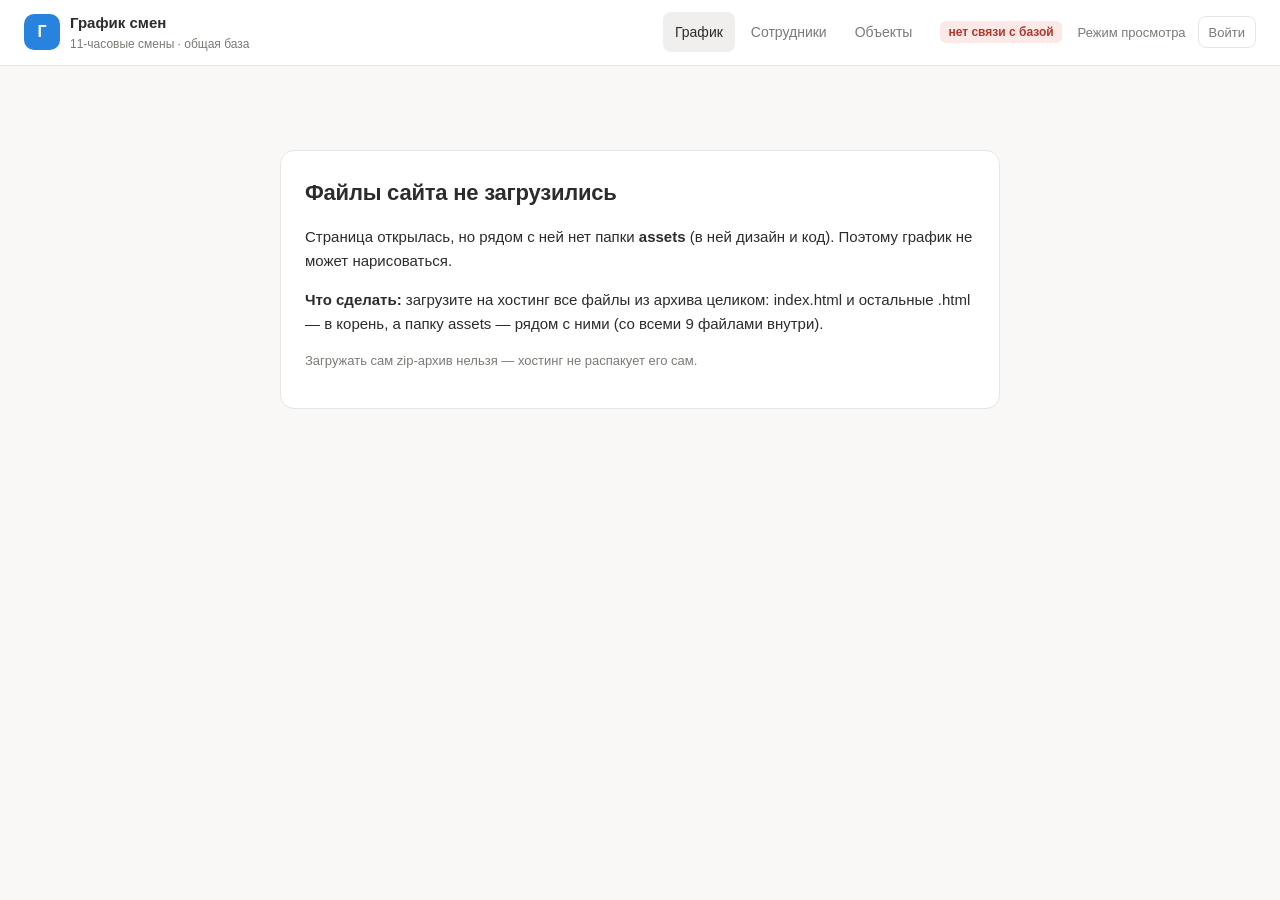
==== commit 53071f21: "Add files via upload" ====
--- a/index.html
+++ b/index.html
@@ -1,758 +1,31 @@
-<!DOCTYPE html>
+<!doctype html>
 <html lang="ru">
 <head>
 <meta charset="utf-8">
-<meta name="viewport" content="width=device-width, initial-scale=1">
-<title>График смен — учёт по объектам</title>
-<style>
-:root{
-  --text:#2C2C2B; --text2:#7D7A75; --canvas:#FFFFFF; --soft:#F9F8F7; --soft2:#F0EFED;
-  --border:#E6E5E3; --blue:#2783DE; --blue-soft:#E5F2FC; --green:#46A171; --green-soft:#E8F1EC;
-  --orange:#D5803B; --orange-soft:#FBEBDE; --red:#E56458; --red-soft:#FCE9E7;
-  --radius:8px; --shadow:0 1px 2px rgba(0,0,0,.05), 0 4px 12px rgba(0,0,0,.04);
-}
-*{box-sizing:border-box}
-html,body{margin:0;padding:0}
-body{font-family:-apple-system,BlinkMacSystemFont,"Segoe UI",Roboto,Helvetica,Arial,sans-serif;
-  font-size:16px;line-height:1.5;color:var(--text);background:var(--soft);-webkit-font-smoothing:antialiased}
-button,input,select{font:inherit;color:inherit}
-.btn{display:inline-flex;align-items:center;gap:8px;min-height:40px;padding:8px 14px;border:1px solid var(--border);
-  background:var(--canvas);border-radius:var(--radius);cursor:pointer;font-size:14px;font-weight:500;transition:.15s}
-.btn:hover{background:var(--soft2)}
-.btn.primary{background:var(--blue);border-color:var(--blue);color:#fff}
-.btn.primary:hover{filter:brightness(.95)}
-.btn.danger{color:var(--red);border-color:var(--border)}
-.btn.danger:hover{background:var(--red-soft)}
-.btn.ghost{border-color:transparent;background:transparent}
-.btn.ghost:hover{background:var(--soft2)}
-.btn.sm{min-height:32px;padding:4px 10px;font-size:13px}
-input,select{min-height:40px;padding:8px 12px;border:1px solid var(--border);border-radius:var(--radius);background:var(--canvas);width:100%}
-input:focus,select:focus{outline:2px solid var(--blue);outline-offset:-1px;border-color:var(--blue)}
-label.f{display:block;font-size:13px;color:var(--text2);margin-bottom:6px;font-weight:500}
-.field{margin-bottom:16px}
-.row{display:flex;gap:12px;flex-wrap:wrap;align-items:center}
-.grid2{display:grid;grid-template-columns:1fr 1fr;gap:12px}
-.card{background:var(--canvas);border:1px solid var(--border);border-radius:12px;padding:24px}
-.muted{color:var(--text2)}
-.hidden{display:none !important}
-h1,h2,h3{margin:0;font-weight:600;letter-spacing:-.01em}
-h1{font-size:28px}h2{font-size:22px}h3{font-size:17px}
-
-/* ---------- Login ---------- */
-#login{min-height:100vh;display:flex;align-items:center;justify-content:center;padding:24px;
-  background:radial-gradient(1200px 600px at 20% -10%, #E5F2FC 0%, rgba(229,242,252,0) 60%), var(--soft)}
-#login .card{width:100%;max-width:400px;box-shadow:var(--shadow)}
-.logo{display:flex;align-items:center;gap:10px;margin-bottom:24px}
-.logo .mark{width:36px;height:36px;border-radius:10px;background:var(--blue);color:#fff;display:grid;place-items:center;font-weight:700}
-.err{color:var(--red);font-size:14px;margin-top:-6px;margin-bottom:12px}
-
-/* ---------- App shell ---------- */
-header.top{position:sticky;top:0;z-index:30;background:rgba(255,255,255,.92);backdrop-filter:blur(8px);
-  border-bottom:1px solid var(--border)}
-.top-in{max-width:1600px;margin:0 auto;padding:12px 24px;display:flex;align-items:center;gap:16px;flex-wrap:wrap}
-nav.tabs{display:flex;gap:4px;flex-wrap:wrap;margin-left:auto}
-nav.tabs button{border:none;background:transparent;padding:8px 12px;border-radius:var(--radius);font-size:14px;
-  font-weight:500;color:var(--text2);cursor:pointer;min-height:40px}
-nav.tabs button:hover{background:var(--soft2);color:var(--text)}
-nav.tabs button.active{background:var(--soft2);color:var(--text)}
-.userchip{display:flex;align-items:center;gap:8px;font-size:13px;color:var(--text2)}
-.avatar{width:28px;height:28px;border-radius:50%;background:var(--soft2);display:grid;place-items:center;font-size:12px;font-weight:600;color:var(--text)}
-main{max-width:1600px;margin:0 auto;padding:24px}
-
-/* ---------- Toolbar ---------- */
-.toolbar{display:flex;gap:12px;align-items:flex-end;flex-wrap:wrap;margin-bottom:16px}
-.yearpick{display:flex;align-items:center;gap:4px;background:var(--canvas);border:1px solid var(--border);border-radius:var(--radius);padding:2px}
-.yearpick button{border:none;background:transparent;width:34px;height:36px;border-radius:6px;cursor:pointer;color:var(--text2)}
-.yearpick button:hover{background:var(--soft2);color:var(--text)}
-.yearpick .y{min-width:56px;text-align:center;font-weight:600;font-size:15px}
-.months{display:flex;gap:4px;overflow-x:auto;padding-bottom:4px;margin-bottom:16px}
-.months button{border:1px solid transparent;background:var(--canvas);border-color:var(--border);
-  padding:6px 12px;border-radius:999px;font-size:13px;cursor:pointer;white-space:nowrap;min-height:36px}
-.months button:hover{background:var(--soft2)}
-.months button.active{background:var(--text);border-color:var(--text);color:#fff}
-
-/* ---------- Schedule table ---------- */
-.sheet{background:var(--canvas);border:1px solid var(--border);border-radius:12px;overflow:hidden;box-shadow:var(--shadow)}
-.sheet-head{padding:20px 24px;border-bottom:1px solid var(--border);display:flex;align-items:center;gap:16px;flex-wrap:wrap}
-.sheet-head .sub{font-size:13px;color:var(--text2)}
-.tablewrap{overflow-x:auto}
-table.sch{border-collapse:separate;border-spacing:0;width:100%;font-size:13px}
-table.sch th,table.sch td{border-bottom:1px solid var(--border);border-right:1px solid var(--border);padding:0;text-align:center;
-  background:var(--canvas)}
-table.sch thead th{position:sticky;top:0;z-index:5;background:var(--soft);font-weight:600;font-size:12px;color:var(--text2);
-  height:38px;padding:0 4px;white-space:nowrap}
-table.sch thead th.wknd{background:var(--soft2);color:var(--text)}
-table.sch td.day,table.sch th.day{width:34px;min-width:34px}
-table.sch td.wkndcol{background:#FCFCFB}
-.c-fio{text-align:left;padding:8px 12px !important;min-width:230px;font-weight:500}
-.c-fio .pos{display:block;font-size:11px;color:var(--text2);font-weight:400}
-.c-tel{min-width:140px;white-space:nowrap;color:var(--text2);padding:0 10px !important;text-align:left}
-.c-gr{min-width:56px;font-weight:600}
-.sticky1{position:sticky;left:0;z-index:6}
-.sticky2{position:sticky;left:44px;z-index:6}
-table.sch thead th.sticky1,table.sch thead th.sticky2{z-index:8}
-.c-num{width:44px;min-width:44px;color:var(--text2)}
-.cell{width:100%;height:34px;border:none;background:transparent;cursor:pointer;font-size:12.5px;font-weight:600;color:var(--text);
-  display:grid;place-items:center;padding:0}
-.cell:hover{outline:2px solid var(--blue);outline-offset:-2px;border-radius:4px}
-.cell.off{color:var(--border)}
-.s-work{background:var(--blue-soft);color:#1B5E9E}
-.s-extra{background:var(--green-soft);color:#2F7150}
-.s-vac{background:var(--soft2);color:var(--text2)}
-.s-sick{background:#F3EDF7;color:#6B4E86}
-.s-need{background:var(--red-soft);color:#B0392E;box-shadow:inset 0 0 0 1px var(--red)}
-.s-sub{background:var(--orange-soft);color:#9C5A20}
-.s-vacancy{background:repeating-linear-gradient(135deg,var(--red-soft),var(--red-soft) 5px,#fff 5px,#fff 10px);color:#B0392E;box-shadow:inset 0 0 0 1px rgba(229,100,88,.6)}
-tr.vacancy .c-fio{color:var(--red)}
-td.tot{font-weight:600;min-width:52px;background:var(--soft)}
-tr.totrow td{background:var(--soft);font-weight:600}
-.legend{display:flex;gap:14px;flex-wrap:wrap;padding:14px 24px;border-top:1px solid var(--border);font-size:12.5px;color:var(--text2)}
-.legend span.k{display:inline-flex;align-items:center;gap:6px}
-.sw{width:16px;height:16px;border-radius:4px;display:inline-block}
-.coverbar{padding:18px 24px;border-top:1px solid var(--border);display:flex;gap:24px;flex-wrap:wrap;align-items:center;background:var(--soft)}
-.pill{display:inline-flex;align-items:center;gap:8px;background:var(--canvas);border:1px solid var(--border);
-  border-radius:999px;padding:6px 14px;font-size:13px;font-weight:600}
-.pill.warn{background:var(--red-soft);border-color:rgba(229,100,88,.4);color:#B0392E}
-.pill.ok{background:var(--green-soft);border-color:rgba(70,161,113,.4);color:#2F7150}
-.coverlist{font-size:12.5px;color:var(--text2);line-height:1.7}
-
-/* ---------- Simple tables ---------- */
-table.list{width:100%;border-collapse:collapse;font-size:14px;background:var(--canvas)}
-table.list th{text-align:left;font-size:12px;text-transform:uppercase;letter-spacing:.04em;color:var(--text2);
-  padding:10px 12px;border-bottom:1px solid var(--border);font-weight:600}
-table.list td{padding:10px 12px;border-bottom:1px solid var(--border);vertical-align:middle}
-table.list tr:last-child td{border-bottom:none}
-.tag{display:inline-block;padding:2px 8px;border-radius:6px;background:var(--soft2);font-size:12px;font-weight:600}
-.tag.blue{background:var(--blue-soft);color:#1B5E9E}
-
-/* ---------- Modal ---------- */
-.overlay{position:fixed;inset:0;background:rgba(44,44,43,.35);display:grid;place-items:center;z-index:60;padding:24px}
-.modal{background:var(--canvas);border-radius:12px;box-shadow:0 20px 60px rgba(0,0,0,.18);width:100%;max-width:480px;
-  max-height:88vh;overflow:auto}
-.modal .m-head{padding:20px 24px 0;display:flex;justify-content:space-between;align-items:flex-start;gap:12px}
-.modal .m-body{padding:16px 24px 24px}
-.modal .m-foot{padding:0 24px 24px;display:flex;gap:8px;justify-content:flex-end;flex-wrap:wrap}
-.choice{display:grid;gap:8px;margin-bottom:16px}
-.choice button{display:flex;align-items:center;gap:10px;text-align:left;padding:10px 12px;border:1px solid var(--border);
-  border-radius:var(--radius);background:var(--canvas);cursor:pointer;font-size:14px;min-height:44px}
-.choice button:hover{background:var(--soft)}
-.choice button.on{border-color:var(--blue);background:var(--blue-soft)}
-.toast{position:fixed;bottom:24px;left:50%;transform:translateX(-50%);background:var(--text);color:#fff;
-  padding:10px 18px;border-radius:999px;font-size:14px;z-index:80;box-shadow:var(--shadow)}
-.empty{padding:48px 24px;text-align:center;color:var(--text2);font-size:14px}
-@media (max-width:640px){
-  main{padding:16px}.top-in{padding:10px 16px}.card{padding:16px}
-  .sheet-head{padding:16px}.coverbar,.legend{padding:14px 16px}
-}
-</style>
+<meta name="viewport" content="width=device-width,initial-scale=1">
+<title>График смен</title>
+<link rel="stylesheet" href="assets/styles.css">
 </head>
 <body>
-
-<!-- ============ APP ============ -->
-<div id="app">
-  <header class="top">
-    <div class="top-in">
-      <div class="logo" style="margin:0"><div class="mark">Г</div>
-        <div><div style="font-weight:600;font-size:15px">График смен</div>
-        <div class="muted" style="font-size:12px">11-часовые смены · база данных</div></div></div>
-      <nav class="tabs" id="tabs">
-        <button data-t="sched" class="active">График</button>
-        <button data-t="emps">Сотрудники</button>
-        <button data-t="objs">Объекты</button>
-        <button data-t="admins">Админы</button>
-        <button data-t="sync">Общая база</button>
-        <button data-t="data">Данные</button>
-      </nav>
-      <div class="userchip" id="authbox"></div>
-    </div>
-  </header>
-  <main>
-    <div id="v-sched"></div>
-    <div id="v-emps" class="hidden"></div>
-    <div id="v-objs" class="hidden"></div>
-    <div id="v-admins" class="hidden"></div>
-    <div id="v-sync" class="hidden"></div>
-    <div id="v-data" class="hidden"></div>
-  </main>
-</div>
+<header class="top" id="hdr"></header>
+<main class="wrap"><div id="view"><div class="loading">Загрузка графика…</div></div></main>
 <div id="modal-root"></div>
-
+<script src="assets/config.js"></script>
+<script src="assets/app.js"></script>
+<script src="assets/page-schedule.js"></script>
 <script>
-/* =========================================================
-   Хранилище (локальная база данных браузера)
-   ========================================================= */
-const KEY='grafik_db_v2';
-const MONTHS=['Январь','Февраль','Март','Апрель','Май','Июнь','Июль','Август','Сентябрь','Октябрь','Ноябрь','Декабрь'];
-const MON_SHORT=['Янв','Фев','Мар','Апр','Май','Июн','Июл','Авг','Сен','Окт','Ноя','Дек'];
-const WD=['вс','пн','вт','ср','чт','пт','сб'];
-const HOURS=11;
-
-const STATES={
-  work:{label:'Смена 11 ч',      txt:'11', cls:'s-work'},
-  extra:{label:'Доп. смена (перекрытие)', txt:'11', cls:'s-extra'},
-  off:{label:'Выходной',         txt:'',   cls:'off'},
-  vac:{label:'Отпуск',           txt:'О',  cls:'s-vac'},
-  sick:{label:'Больничный',      txt:'Б',  cls:'s-sick'},
-  need:{label:'Нужна замена (РВ)',txt:'РВ',cls:'s-need'},
-  sub:{label:'Замена на другом объекте', txt:'', cls:'s-sub'}
-};
-
-function defaultDB(){
-  return {
-    objects:[
-      {id:'o1',name:'Филиал №1 — Центральный',code:'Ф1',address:''},
-      {id:'o2',name:'Филиал №2 — Северный',code:'Ф2',address:''}
-    ],
-    employees:[
-      {id:'e1',objectId:'o1',fio:'Иванов Иван Иванович',phone:'+7 900 000-00-01',graph:1,position:'Продавец',vacancy:false},
-      {id:'e2',objectId:'o1',fio:'Петрова Мария Сергеевна',phone:'+7 900 000-00-02',graph:2,position:'Продавец',vacancy:false},
-      {id:'e3',objectId:'o1',fio:'',phone:'',graph:1,position:'Продавец',vacancy:true},
-      {id:'e4',objectId:'o2',fio:'Сидоров Алексей Петрович',phone:'+7 900 000-00-03',graph:2,position:'Продавец',vacancy:false}
-    ],
-    admins:[{id:'a1',login:'admin',pass:'admin',name:'Администратор',role:'Владелец'}],
-    marks:{}   // ключ: empId|YYYY-MM-DD  ->  {type, objId?}
-  };
-}
-let db=load();
-function load(){try{const r=localStorage.getItem(KEY);if(r)return Object.assign(defaultDB(),JSON.parse(r));}catch(e){}return defaultDB();}
-function save(){localStorage.setItem(KEY,JSON.stringify(db));if(typeof queuePush==='function')queuePush();}
-function uid(p){return p+Math.random().toString(36).slice(2,9);}
-
-/* =========================================================
-   Графики: 14-дневный цикл 2/2/3 (7 смен × 11 ч на 14 дней)
-   График №1 и №2 совпадают с загруженными файлами на 2026 год
-   ========================================================= */
-const CYCLE=[1,1,0,0,1,1,1,0,0,1,1,0,0,0];
-const BASE=Date.UTC(2026,0,1);
-const PHASES=[10,3,11,4,12,5,13,6,0,7,1,8,2,9];
-function phaseOf(g){g=Number(g)||1;return PHASES[((g-1)%14+14)%14];}
-function isShift(graph,y,m,d){
-  if(m===1&&d===1) return false;            // 1 января — нерабочий
-  const diff=Math.round((Date.UTC(y,m-1,d)-BASE)/86400000);
-  return CYCLE[((diff+phaseOf(graph))%14+14)%14]===1;
-}
-function daysInMonth(y,m){return new Date(y,m,0).getDate();}
-function key(empId,y,m,d){return empId+'|'+y+'-'+String(m).padStart(2,'0')+'-'+String(d).padStart(2,'0');}
-function objById(id){return db.objects.find(o=>o.id===id);}
-function empName(e){return e.vacancy?'Вакансия':(e.fio||'Без имени');}
-
-/* итоговое состояние ячейки */
-function cellState(emp,y,m,d){
-  const mk=db.marks[key(emp.id,y,m,d)];
-  const base=isShift(emp.graph,y,m,d);
-  if(mk){
-    if(mk.type==='work') return {type:base?'work':'extra',base};
-    return {type:mk.type,base,objId:mk.objId};
-  }
-  return {type:base?'work':'off',base};
-}
-/* нужно ли перекрывать этот день */
-function needsCover(emp,st){
-  if(emp.vacancy) return st.base;
-  return st.base && ['vac','sick','need','sub'].includes(st.type);
-}
-
-/* =========================================================
-   Состояние интерфейса
-   ========================================================= */
-let ui={year:new Date().getFullYear(),month:new Date().getMonth()+1,objectId:null,tab:'sched',me:null};
-if(!db.objects.length) ui.objectId=null; else ui.objectId=db.objects[0].id;
-
-/* ---------- Вход (без входа — режим просмотра) ---------- */
-function isAdmin(){return !!ui.me;}
-function needAdmin(){if(isAdmin())return true;toast('Только просмотр. Нажмите «Войти» вверху, чтобы редактировать');return false;}
-function renderAuth(){
-  const box=document.getElementById('authbox');
-  if(ui.me){
-    const n=(ui.me.name||ui.me.login);
-    box.innerHTML='<div class="avatar">'+esc(n.trim().charAt(0).toUpperCase())+'</div><span>'+esc(n)+'</span>'+
-      '<button class="btn ghost sm" onclick="logout()">Выйти</button>';
-  }else{
-    box.innerHTML='<span class="muted" style="font-size:13px">Режим просмотра</span>'+
-      '<button class="btn" onclick="openLoginModal()">Войти</button>';
-  }
-  const closed=['admins','data','sync'];
-  document.querySelectorAll('#tabs button').forEach(b=>b.classList.toggle('hidden',closed.includes(b.dataset.t)&&!ui.me));
-  if(!ui.me&&closed.includes(ui.tab)){
-    ui.tab='sched';
-    document.querySelectorAll('#tabs button').forEach(x=>x.classList.toggle('active',x.dataset.t==='sched'));
-  }
-}
-function openLoginModal(){
-  modal('Вход для администратора',
-    '<div class="field"><label class="f">Логин</label><input id="lg-login" placeholder="admin"></div>'+
-    '<div class="field"><label class="f">Пароль</label><input id="lg-pass" type="password" placeholder="••••••"></div>'+
-    '<div id="lg-err" class="err hidden"></div>'+
-    '<p class="muted" style="font-size:12.5px;margin:0">По умолчанию admin / admin. Без входа график открыт только для просмотра.</p>',
-    '<button class="btn primary" onclick="doLogin()">Войти</button>');
-  setTimeout(function(){
-    const l=document.getElementById('lg-login'),p=document.getElementById('lg-pass');
-    if(!l)return; l.focus();
-    [l,p].forEach(el=>el.addEventListener('keydown',e=>{if(e.key==='Enter')doLogin();}));
-  },40);
-}
-function doLogin(){
-  const l=(document.getElementById('lg-login').value||'').trim();
-  const p=document.getElementById('lg-pass').value;
-  const a=db.admins.find(x=>x.login.toLowerCase()===l.toLowerCase()&&x.pass===p);
-  const err=document.getElementById('lg-err');
-  if(!a){err.textContent='Неверный логин или пароль';err.classList.remove('hidden');return;}
-  ui.me=a; sessionStorage.setItem('grafik_me',a.id); closeModal(); render(); toast('Вы вошли: '+(a.name||a.login));
-}
-function logout(){ui.me=null;sessionStorage.removeItem('grafik_me');render();toast('Режим просмотра');}
-
-/* ---------- Вкладки ---------- */
-document.getElementById('tabs').addEventListener('click',e=>{
-  const b=e.target.closest('button[data-t]');if(!b)return;
-  ui.tab=b.dataset.t;
-  [...document.querySelectorAll('#tabs button')].forEach(x=>x.classList.toggle('active',x===b));
-  render();
-});
-function render(){
-  renderAuth();
-  ['sched','emps','objs','admins','sync','data'].forEach(t=>
-    document.getElementById('v-'+t).classList.toggle('hidden',ui.tab!==t));
-  if(ui.tab==='sched')  renderSched();
-  if(ui.tab==='emps')   renderEmps();
-  if(ui.tab==='objs')   renderObjs();
-  if(ui.tab==='admins') renderAdmins();
-  if(ui.tab==='sync')   renderSync();
-  if(ui.tab==='data')   renderData();
-}
-function esc(s){return String(s==null?'':s).replace(/[&<>"']/g,c=>({'&':'&amp;','<':'&lt;','>':'&gt;','"':'&quot;',"'":'&#39;'}[c]));}
-function toast(t){const d=document.createElement('div');d.className='toast';d.textContent=t;document.body.appendChild(d);
-  setTimeout(()=>d.remove(),2200);}
-
-/* =========================================================
-   ГРАФИК
-   ========================================================= */
-function renderSched(){
-  const host=document.getElementById('v-sched');
-  if(!db.objects.length){host.innerHTML='<div class="card empty">Сначала добавьте объект (филиал) во вкладке «Объекты».</div>';return;}
-  if(!ui.objectId||!objById(ui.objectId)) ui.objectId=db.objects[0].id;
-  const y=ui.year,m=ui.month,obj=objById(ui.objectId);
-  const dim=daysInMonth(y,m);
-  const emps=db.employees.filter(e=>e.objectId===obj.id);
-
-  let head='<div class="toolbar">'+
-    '<div><label class="f">Год</label><div class="yearpick"><button onclick="stepYear(-1)">‹</button>'+
-      '<span class="y">'+y+'</span><button onclick="stepYear(1)">›</button></div></div>'+
-    '<div style="min-width:260px;flex:1"><label class="f">Объект (филиал)</label><select onchange="ui.objectId=this.value;render()">'+
-      db.objects.map(o=>'<option value="'+o.id+'"'+(o.id===obj.id?' selected':'')+'>'+esc(o.name)+' — '+esc(o.code)+'</option>').join('')+
-    '</select></div>'+
-    (isAdmin()?'<button class="btn" onclick="openEmpModal()">＋ Сотрудник</button>'+'<button class="btn" onclick="openVacancyModal()">＋ Вакансия</button>'+'<button class="btn primary" onclick="openPeriodModal()">Отпуск / замена за период</button>':'')+
-  '</div>'+
-  '<div class="months">'+MONTHS.map((n,i)=>'<button class="'+(i+1===m?'active':'')+'" onclick="ui.month='+(i+1)+';render()">'+n+'</button>').join('')+'</div>';
-
-  /* заголовок таблицы */
-  let ths='';
-  for(let d=1;d<=dim;d++){
-    const wd=new Date(y,m-1,d).getDay(); const w=(wd===0||wd===6);
-    ths+='<th class="day'+(w?' wknd':'')+'"><div style="font-weight:700">'+d+'</div><div style="font-size:10px;font-weight:500;opacity:.7">'+WD[wd]+'</div></th>';
-  }
-
-  let rows='',coverDays={},totalCover=0;
-  emps.forEach((e,i)=>{
-    let tds='',days=0,cover=0;
-    for(let d=1;d<=dim;d++){
-      const st=cellState(e,y,m,d);
-      const wd=new Date(y,m-1,d).getDay(); const wknd=(wd===0||wd===6);
-      let cls='cell',txt='';
-      if(st.type==='sub'){const o=objById(st.objId);txt=o?o.code:'ЗМ';cls+=' s-sub';}
-      else{txt=STATES[st.type].txt;cls+=' '+STATES[st.type].cls;}
-      if(e.vacancy&&st.base&&st.type!=='sub'){cls='cell s-vacancy';txt='11';}
-      const need=needsCover(e,st);
-      if(need){cover++;totalCover++;coverDays[d]=(coverDays[d]||0)+1;}
-      if(['work','extra'].includes(st.type)&&!e.vacancy) days++;
-      const title=(e.vacancy&&st.base?'Вакансия — нужно перекрыть':STATES[st.type].label)+(st.type==='sub'?': '+txt:'');
-      tds+='<td class="day'+(wknd?' wkndcol':'')+'"><button class="'+cls+'" title="'+esc(title)+'" onclick="openCell(\''+e.id+'\','+d+')">'+esc(txt)+'</button></td>';
-    }
-    rows+='<tr class="'+(e.vacancy?'vacancy':'')+'">'+
-      '<td class="c-num sticky1">'+(i+1)+'</td>'+
-      '<td class="c-fio sticky2">'+esc(empName(e))+'<span class="pos">'+esc(e.position||'')+(cover?' · перекрыть: '+cover:'')+'</span></td>'+
-      '<td class="c-tel">'+esc(e.phone||'—')+'</td>'+
-      '<td class="c-gr">№'+esc(e.graph)+'</td>'+tds+
-      '<td class="tot">'+days+'</td><td class="tot">'+(days*HOURS)+'</td></tr>';
-  });
-  if(!emps.length) rows='<tr><td colspan="'+(dim+6)+'" class="empty">В этом объекте нет сотрудников. Добавьте сотрудника или вакансию.</td></tr>';
-
-  /* строка «нужно перекрыть» */
-  let coverTds='';
-  for(let d=1;d<=dim;d++){const c=coverDays[d]||0;
-    coverTds+='<td class="day" style="'+(c?'background:var(--red-soft);color:#B0392E':'color:var(--border)')+';font-weight:700">'+(c||'')+'</td>';}
-  const covRow=emps.length?'<tr class="totrow"><td class="c-num sticky1"></td><td class="c-fio sticky2">Нужно перекрыть (смен)</td>'+
-    '<td class="c-tel"></td><td class="c-gr"></td>'+coverTds+'<td class="tot">'+totalCover+'</td><td class="tot">'+(totalCover*HOURS)+'</td></tr>':'';
-
-  const legend='<div class="legend">'+
-    kk('s-work','11 — смена 11 ч')+kk('s-extra','11 — доп. смена (перекрытие)')+kk('s-vac','О — отпуск')+
-    kk('s-sick','Б — больничный')+kk('s-need','РВ — нужна замена')+kk('s-sub','Ф2 — замена на другом объекте')+
-    kk('s-vacancy','Вакансия — смена не закрыта')+'</div>';
-
-  const bar='<div class="coverbar">'+
-    '<span class="pill '+(totalCover?'warn':'ok')+'">'+(totalCover?'Нужно перекрыть: '+totalCover+' смен · '+(totalCover*HOURS)+' ч':'Все смены закрыты')+'</span>'+
-    '<span class="pill">Сотрудников: '+emps.filter(e=>!e.vacancy).length+'</span>'+
-    '<span class="pill">Вакансий: '+emps.filter(e=>e.vacancy).length+'</span>'+
-    (totalCover?'<div class="coverlist">Даты для перекрытия: '+Object.keys(coverDays).map(d=>d+' '+MON_SHORT[m-1]+' ('+coverDays[d]+')').join(', ')+'</div>':'')+
-  '</div>';
-
-  host.innerHTML=head+'<div class="sheet">'+
-    '<div class="sheet-head"><div><h2>'+esc(obj.name)+'</h2>'+
-      '<div class="sub">'+MONTHS[m-1]+' '+y+' · смены по 11 часов · короткое обозначение объекта: <b>'+esc(obj.code)+'</b></div></div></div>'+
-    '<div class="tablewrap"><table class="sch"><thead><tr>'+
-      '<th class="c-num sticky1">№</th><th class="c-fio sticky2">ФИО</th><th class="c-tel">Телефон</th><th class="c-gr">№ гр.</th>'+ths+
-      '<th class="tot">Дней</th><th class="tot">Часов</th></tr></thead>'+
-      '<tbody>'+rows+covRow+'</tbody></table></div>'+legend+bar+'</div>';
-}
-function kk(cls,t){return '<span class="k"><i class="sw '+cls+'"></i>'+t+'</span>';}
-function stepYear(n){ui.year+=n;render();}
-
-/* =========================================================
-   Модальные окна
-   ========================================================= */
-function modal(title,body,foot){
-  document.getElementById('modal-root').innerHTML=
-   '<div class="overlay" onclick="if(event.target===this)closeModal()"><div class="modal">'+
-   '<div class="m-head"><h3>'+title+'</h3><button class="btn ghost sm" onclick="closeModal()">✕</button></div>'+
-   '<div class="m-body">'+body+'</div><div class="m-foot">'+(foot||'')+'</div></div></div>';
-}
-function closeModal(){document.getElementById('modal-root').innerHTML='';}
-
-/* --- редактор ячейки --- */
-let cellCtx=null;
-function openCell(empId,d){
-  if(!needAdmin())return;
-  const e=db.employees.find(x=>x.id===empId);if(!e)return;
-  cellCtx={empId,d};
-  const st=cellState(e,ui.year,ui.month,d);
-  const opts=[['work','Смена 11 ч'],['off','Выходной'],['vac','Отпуск'],['sick','Больничный'],
-              ['need','Нужна замена (РВ)'],['sub','Замена на другом объекте']];
-  const others=db.objects.filter(o=>o.id!==e.objectId);
-  modal(esc(empName(e))+' · '+d+' '+MONTHS[ui.month-1],
-    '<p class="muted" style="font-size:13px;margin-top:0">По графику №'+esc(e.graph)+' этот день — <b>'+(st.base?'рабочий (11 ч)':'выходной')+'</b>.</p>'+
-    '<div class="choice">'+opts.map(([v,l])=>'<button class="'+(st.type===v||(v==="work"&&st.type==="extra")?'on':'')+'" onclick="setCell(\''+v+'\')">'+l+'</button>').join('')+'</div>'+
-    '<div id="subwrap" class="hidden"><label class="f">Объект замены (в графике встанет короткое обозначение)</label>'+
-      '<select id="subobj">'+(others.length?others.map(o=>'<option value="'+o.id+'">'+esc(o.name)+' — '+esc(o.code)+'</option>').join(''):'<option value="">нет других объектов</option>')+'</select>'+
-      '<div class="row" style="margin-top:12px"><button class="btn primary" onclick="applySub()">Назначить замену</button></div></div>',
-    '<button class="btn" onclick="clearCell()">Сбросить к графику</button>');
-}
-function setCell(v){
-  if(v==='sub'){document.getElementById('subwrap').classList.remove('hidden');return;}
-  db.marks[key(cellCtx.empId,ui.year,ui.month,cellCtx.d)]={type:v};save();closeModal();render();
-}
-function applySub(){
-  const o=document.getElementById('subobj').value;if(!o){toast('Добавьте второй объект');return;}
-  db.marks[key(cellCtx.empId,ui.year,ui.month,cellCtx.d)]={type:'sub',objId:o};save();closeModal();render();
-}
-function clearCell(){delete db.marks[key(cellCtx.empId,ui.year,ui.month,cellCtx.d)];save();closeModal();render();}
-
-/* --- отпуск / замена за период --- */
-function openPeriodModal(){
-  if(!needAdmin())return;
-  const emps=db.employees.filter(e=>!e.vacancy);
-  if(!emps.length){toast('Сначала добавьте сотрудников');return;}
-  const d1=ui.year+'-'+String(ui.month).padStart(2,'0')+'-01';
-  modal('Отпуск / замена за период',
-    '<div class="field"><label class="f">Сотрудник</label><select id="p-emp">'+
-      emps.map(e=>'<option value="'+e.id+'">'+esc(e.fio)+' — '+esc(objById(e.objectId)?objById(e.objectId).name:'')+'</option>').join('')+'</select></div>'+
-    '<div class="field"><label class="f">Тип</label><select id="p-type" onchange="document.getElementById(\'p-objwrap\').classList.toggle(\'hidden\',this.value!==\'sub\')">'+
-      '<option value="vac">Отпуск</option><option value="sick">Больничный</option>'+
-      '<option value="need">Нужна замена (РВ)</option><option value="sub">Замена на другом объекте</option></select></div>'+
-    '<div class="field hidden" id="p-objwrap"><label class="f">Объект замены</label><select id="p-obj">'+
-      db.objects.map(o=>'<option value="'+o.id+'">'+esc(o.name)+' — '+esc(o.code)+'</option>').join('')+'</select></div>'+
-    '<div class="grid2"><div><label class="f">С даты</label><input type="date" id="p-from" value="'+d1+'"></div>'+
-      '<div><label class="f">По дату</label><input type="date" id="p-to" value="'+d1+'"></div></div>'+
-    '<p class="muted" style="font-size:12.5px">Отметка ставится на каждый день периода. Рабочие смены в этот период попадут в «Нужно перекрыть».</p>',
-    '<button class="btn" onclick="applyPeriod(true)">Очистить период</button>'+
-    '<button class="btn primary" onclick="applyPeriod(false)">Применить</button>');
-}
-function applyPeriod(clear){
-  const id=document.getElementById('p-emp').value,t=document.getElementById('p-type').value;
-  const f=document.getElementById('p-from').value,to=document.getElementById('p-to').value;
-  if(!f||!to){toast('Укажите даты');return;}
-  const objId=t==='sub'?document.getElementById('p-obj').value:undefined;
-  let a=new Date(f+'T00:00:00'),b=new Date(to+'T00:00:00'),n=0;
-  if(b<a){toast('Дата «по» раньше даты «с»');return;}
-  while(a<=b){const k=key(id,a.getFullYear(),a.getMonth()+1,a.getDate());
-    if(clear)delete db.marks[k];else db.marks[k]=objId?{type:t,objId}:{type:t};
-    n++;a.setDate(a.getDate()+1);}
-  save();closeModal();render();toast((clear?'Очищено дней: ':'Отмечено дней: ')+n);
-}
-
-/* --- сотрудник / вакансия --- */
-function openEmpModal(id){
-  if(!needAdmin())return;
-  const e=id?db.employees.find(x=>x.id===id):null;
-  modal(e?'Изменить сотрудника':'Новый сотрудник',
-    '<div class="field"><label class="f">ФИО</label><input id="e-fio" placeholder="Фамилия Имя Отчество" value="'+esc(e?e.fio:'')+'"></div>'+
-    '<div class="grid2"><div class="field"><label class="f">Телефон</label><input id="e-tel" placeholder="+7 ..." value="'+esc(e?e.phone:'')+'"></div>'+
-    '<div class="field"><label class="f">№ графика (1–14)</label><input id="e-gr" type="number" min="1" max="14" value="'+esc(e?e.graph:1)+'"></div></div>'+
-    '<div class="grid2"><div class="field"><label class="f">Должность</label><input id="e-pos" value="'+esc(e?e.position:'')+'"></div>'+
-    '<div class="field"><label class="f">Объект</label><select id="e-obj">'+db.objects.map(o=>'<option value="'+o.id+'"'+((e?e.objectId:ui.objectId)===o.id?' selected':'')+'>'+esc(o.name)+'</option>').join('')+'</select></div></div>',
-    (e?'<button class="btn danger" onclick="delEmp(\''+e.id+'\')">Удалить</button>':'')+
-    '<button class="btn primary" onclick="saveEmp('+(e?"'"+e.id+"'":'null')+')">Сохранить</button>');
-}
-function saveEmp(id){
-  const o={fio:document.getElementById('e-fio').value.trim(),phone:document.getElementById('e-tel').value.trim(),
-    graph:Math.min(14,Math.max(1,Number(document.getElementById('e-gr').value)||1)),
-    position:document.getElementById('e-pos').value.trim(),objectId:document.getElementById('e-obj').value};
-  if(!o.fio){toast('Укажите ФИО');return;}
-  if(id){Object.assign(db.employees.find(x=>x.id===id),o);}
-  else{db.employees.push(Object.assign({id:uid('e'),vacancy:false},o));}
-  save();closeModal();render();toast('Сохранено');
-}
-function delEmp(id){
-  if(!needAdmin())return;
-  if(!confirm('Удалить сотрудника и все его отметки?'))return;
-  db.employees=db.employees.filter(e=>e.id!==id);
-  Object.keys(db.marks).forEach(k=>{if(k.split('|')[0]===id)delete db.marks[k];});
-  save();closeModal();render();toast('Удалено');
-}
-function openVacancyModal(){
-  if(!needAdmin())return;
-  modal('Новая вакансия',
-    '<p class="muted" style="font-size:13px;margin-top:0">Строка без сотрудника: в графике будет «Вакансия», а её смены подсветятся как требующие перекрытия.</p>'+
-    '<div class="grid2"><div class="field"><label class="f">№ графика (1–14)</label><input id="v-gr" type="number" min="1" max="14" value="1"></div>'+
-    '<div class="field"><label class="f">Должность</label><input id="v-pos" value="Продавец"></div></div>'+
-    '<div class="field"><label class="f">Объект</label><select id="v-obj">'+db.objects.map(o=>'<option value="'+o.id+'"'+(ui.objectId===o.id?' selected':'')+'>'+esc(o.name)+'</option>').join('')+'</select></div>',
-    '<button class="btn primary" onclick="saveVacancy()">Добавить</button>');
-}
-function saveVacancy(){
-  db.employees.push({id:uid('e'),vacancy:true,fio:'',phone:'',
-    graph:Math.min(14,Math.max(1,Number(document.getElementById('v-gr').value)||1)),
-    position:document.getElementById('v-pos').value.trim(),objectId:document.getElementById('v-obj').value});
-  save();closeModal();render();toast('Вакансия добавлена');
-}
-
-/* =========================================================
-   Сотрудники
-   ========================================================= */
-function renderEmps(){
-  const host=document.getElementById('v-emps');
-  const rows=db.employees.map(e=>'<tr><td><b>'+esc(empName(e))+'</b>'+(e.vacancy?' <span class="tag">вакансия</span>':'')+'</td>'+
-    '<td>'+esc(e.phone||'—')+'</td><td><span class="tag blue">№'+esc(e.graph)+'</span></td><td>'+esc(e.position||'—')+'</td>'+
-    '<td>'+esc(objById(e.objectId)?objById(e.objectId).name:'—')+'</td>'+
-    '<td style="text-align:right;white-space:nowrap">'+(!isAdmin()?'':(e.vacancy?'':'<button class="btn sm" onclick="openEmpModal(\''+e.id+'\')">Изменить</button> ')+
-      '<button class="btn sm danger" onclick="delEmp(\''+e.id+'\')">Удалить</button>')+'</td></tr>').join('');
-  host.innerHTML='<div class="row" style="justify-content:space-between;margin-bottom:16px"><h1>Сотрудники</h1>'+
-    (isAdmin()?'<div class="row"><button class="btn" onclick="openVacancyModal()">＋ Вакансия</button>'+'<button class="btn primary" onclick="openEmpModal()">＋ Сотрудник</button></div>':'')+'</div>'+
-    '<div class="card" style="padding:0;overflow:hidden">'+(db.employees.length?
-      '<table class="list"><thead><tr><th>ФИО</th><th>Телефон</th><th>№ графика</th><th>Должность</th><th>Объект</th><th></th></tr></thead><tbody>'+rows+'</tbody></table>'
-      :'<div class="empty">Пока никого нет</div>')+'</div>';
-}
-
-/* =========================================================
-   Объекты
-   ========================================================= */
-function renderObjs(){
-  const host=document.getElementById('v-objs');
-  const rows=db.objects.map(o=>{const cnt=db.employees.filter(e=>e.objectId===o.id).length;
-    return '<tr><td><b>'+esc(o.name)+'</b></td><td><span class="tag blue">'+esc(o.code)+'</span></td>'+
-    '<td>'+esc(o.address||'—')+'</td><td>'+cnt+'</td>'+
-    '<td style="text-align:right;white-space:nowrap">'+(isAdmin()?'<button class="btn sm" onclick="openObjModal(\''+o.id+'\')">Изменить</button> '+'<button class="btn sm danger" onclick="delObj(\''+o.id+'\')">Удалить</button>':'')+'</td></tr>';}).join('');
-  host.innerHTML='<div class="row" style="justify-content:space-between;margin-bottom:16px"><h1>Объекты (филиалы)</h1>'+
-    (isAdmin()?'<button class="btn primary" onclick="openObjModal()">＋ Объект</button>':'')+'</div>'+
-    '<p class="muted" style="margin-top:-8px;font-size:14px">Короткое обозначение объекта подставляется в график сотрудника, когда он выходит на замену на другом объекте.</p>'+
-    '<div class="card" style="padding:0;overflow:hidden">'+(db.objects.length?
-      '<table class="list"><thead><tr><th>Название</th><th>Короткое обозначение</th><th>Адрес</th><th>Сотрудников</th><th></th></tr></thead><tbody>'+rows+'</tbody></table>'
-      :'<div class="empty">Объектов пока нет</div>')+'</div>';
-}
-function openObjModal(id){
-  if(!needAdmin())return;
-  const o=id?objById(id):null;
-  modal(o?'Изменить объект':'Новый объект',
-    '<div class="field"><label class="f">Название филиала</label><input id="o-name" placeholder="Филиал №3 — Южный" value="'+esc(o?o.name:'')+'"></div>'+
-    '<div class="grid2"><div class="field"><label class="f">Короткое обозначение</label><input id="o-code" maxlength="6" placeholder="Ф3" value="'+esc(o?o.code:'')+'"></div>'+
-    '<div class="field"><label class="f">Адрес</label><input id="o-addr" value="'+esc(o?o.address:'')+'"></div></div>',
-    '<button class="btn primary" onclick="saveObj('+(o?"'"+o.id+"'":'null')+')">Сохранить</button>');
-}
-function saveObj(id){
-  const name=document.getElementById('o-name').value.trim(),code=document.getElementById('o-code').value.trim(),
-        address=document.getElementById('o-addr').value.trim();
-  if(!name||!code){toast('Название и обозначение обязательны');return;}
-  if(id)Object.assign(objById(id),{name,code,address});
-  else db.objects.push({id:uid('o'),name,code,address});
-  save();closeModal();render();toast('Сохранено');
-}
-function delObj(id){
-  if(!needAdmin())return;
-  const cnt=db.employees.filter(e=>e.objectId===id).length;
-  if(!confirm('Удалить объект'+(cnt?' и '+cnt+' его строк(и) сотрудников/вакансий?':'?')))return;
-  db.employees.filter(e=>e.objectId===id).forEach(e=>{Object.keys(db.marks).forEach(k=>{if(k.split('|')[0]===e.id)delete db.marks[k];});});
-  db.employees=db.employees.filter(e=>e.objectId!==id);
-  db.objects=db.objects.filter(o=>o.id!==id);
-  if(ui.objectId===id)ui.objectId=db.objects[0]?db.objects[0].id:null;
-  save();render();toast('Удалено');
-}
-
-/* =========================================================
-   Админы
-   ========================================================= */
-function renderAdmins(){
-  const host=document.getElementById('v-admins');
-  const rows=db.admins.map(a=>'<tr><td><b>'+esc(a.name||a.login)+'</b></td><td>'+esc(a.login)+'</td>'+
-    '<td><span class="tag">'+esc(a.role||'Администратор')+'</span></td>'+
-    '<td style="text-align:right;white-space:nowrap"><button class="btn sm" onclick="openAdminModal(\''+a.id+'\')">Изменить</button> '+
-    (db.admins.length>1?'<button class="btn sm danger" onclick="delAdmin(\''+a.id+'\')">Удалить</button>':'')+'</td></tr>').join('');
-  host.innerHTML='<div class="row" style="justify-content:space-between;margin-bottom:16px"><h1>Учётные записи админов</h1>'+
-    '<button class="btn primary" onclick="openAdminModal()">＋ Админ</button></div>'+
-    '<div class="card" style="padding:0;overflow:hidden"><table class="list"><thead><tr><th>Имя</th><th>Логин</th><th>Роль</th><th></th></tr></thead><tbody>'+rows+'</tbody></table></div>';
-}
-function openAdminModal(id){
-  if(!needAdmin())return;
-  const a=id?db.admins.find(x=>x.id===id):null;
-  modal(a?'Изменить админа':'Новый админ',
-    '<div class="field"><label class="f">Имя</label><input id="a-name" value="'+esc(a?a.name:'')+'"></div>'+
-    '<div class="grid2"><div class="field"><label class="f">Логин</label><input id="a-login" value="'+esc(a?a.login:'')+'"></div>'+
-    '<div class="field"><label class="f">Пароль</label><input id="a-pass" value="'+esc(a?a.pass:'')+'"></div></div>'+
-    '<div class="field"><label class="f">Роль</label><select id="a-role">'+['Владелец','Администратор','Менеджер объекта'].map(r=>'<option'+((a&&a.role===r)?' selected':'')+'>'+r+'</option>').join('')+'</select></div>',
-    '<button class="btn primary" onclick="saveAdmin('+(a?"'"+a.id+"'":'null')+')">Сохранить</button>');
-}
-function saveAdmin(id){
-  const name=document.getElementById('a-name').value.trim(),login=document.getElementById('a-login').value.trim(),
-        pass=document.getElementById('a-pass').value,role=document.getElementById('a-role').value;
-  if(!login||!pass){toast('Логин и пароль обязательны');return;}
-  if(db.admins.some(x=>x.login.toLowerCase()===login.toLowerCase()&&x.id!==id)){toast('Такой логин уже есть');return;}
-  if(id)Object.assign(db.admins.find(x=>x.id===id),{name,login,pass,role});
-  else db.admins.push({id:uid('a'),name,login,pass,role});
-  save();closeModal();render();toast('Сохранено');
-}
-function delAdmin(id){
-  if(!needAdmin())return;
-  if(db.admins.length<2)return;
-  if(!confirm('Удалить учётную запись?'))return;
-  db.admins=db.admins.filter(a=>a.id!==id);save();render();
-}
-
-/* =========================================================
-   Данные (экспорт/импорт)
-   ========================================================= */
-function renderData(){
-  const host=document.getElementById('v-data');
-  host.innerHTML='<h1 style="margin-bottom:16px">Данные</h1>'+
-  '<div class="card" style="max-width:760px"><h3>Резервная копия базы</h3>'+
-  '<p class="muted" style="font-size:14px">База хранится в этом браузере. Выгрузите файл, чтобы перенести данные на другой компьютер.</p>'+
-  '<div class="row"><button class="btn primary" onclick="expJSON()">Скачать JSON</button>'+
-  '<label class="btn" style="cursor:pointer">Загрузить JSON<input type="file" accept="application/json" onchange="impJSON(this)" style="display:none"></label>'+
-  '<button class="btn" onclick="expCSV()">График в CSV</button>'+
-  '<button class="btn danger" onclick="resetAll()">Сбросить всё</button></div>'+
-  '<hr style="border:none;border-top:1px solid var(--border);margin:24px 0">'+
-  '<h3>Как считается график</h3><p class="muted" style="font-size:14px;margin-bottom:0">Цикл 14 дней: 2 смены — 2 выходных — 3 смены — 2 выходных — 2 смены — 3 выходных (по 11 часов, 182 смены и 2002 часа в году). '+
-  'Графики №1 и №2 совпадают с вашими файлами за 2026 год (№2 идёт в противофазе к №1), номера 3–14 — дальнейшие сдвиги того же цикла. 1 января — нерабочий.</p></div>';
-}
-function expJSON(){dl('grafik-baza.json',JSON.stringify(db,null,2),'application/json');}
-function impJSON(inp){const f=inp.files[0];if(!f)return;const r=new FileReader();
-  r.onload=()=>{try{const d=JSON.parse(r.result);db=Object.assign(defaultDB(),d);save();ui.objectId=db.objects[0]&&db.objects[0].id;render();toast('База загружена');}catch(e){toast('Ошибка файла');}};r.readAsText(f);}
-function expCSV(){
-  const y=ui.year,m=ui.month,dim=daysInMonth(y,m),obj=objById(ui.objectId);
-  let out=['"'+obj.name+'";"'+MONTHS[m-1]+' '+y+'"'];
-  let h=['ФИО','Телефон','№ гр.'];for(let d=1;d<=dim;d++)h.push(d);h.push('Дней','Часов');
-  out.push(h.join(';'));
-  db.employees.filter(e=>e.objectId===obj.id).forEach(e=>{
-    let r=['"'+empName(e)+'"','"'+(e.phone||'')+'"','№'+e.graph],days=0;
-    for(let d=1;d<=dim;d++){const st=cellState(e,y,m,d);
-      let t=st.type==='sub'?(objById(st.objId)||{}).code||'ЗМ':STATES[st.type].txt;
-      if(e.vacancy&&st.base)t='11';
-      if(['work','extra'].includes(st.type)&&!e.vacancy)days++;r.push(t);}
-    r.push(days,days*HOURS);out.push(r.join(';'));});
-  dl('grafik-'+y+'-'+String(m).padStart(2,'0')+'.csv','\ufeff'+out.join('\n'),'text/csv');
-}
-function dl(name,content,type){const b=new Blob([content],{type});const a=document.createElement('a');
-  a.href=URL.createObjectURL(b);a.download=name;a.click();URL.revokeObjectURL(a.href);}
-function resetAll(){if(!confirm('Удалить все данные и вернуть демо-базу?'))return;db=defaultDB();save();ui.objectId=db.objects[0].id;render();}
-
-/* =========================================================
-   ОБЩАЯ БАЗА (Supabase REST) — видна всем, кто открыл сайт
-   ========================================================= */
-const SKEY='grafik_sync';
-let syncState={status:'off',at:null};
-function syncCfg(){try{return JSON.parse(localStorage.getItem(SKEY))||{};}catch(e){return {};}}
-function saveSyncCfg(c){localStorage.setItem(SKEY,JSON.stringify(c));}
-function syncOn(){const c=syncCfg();return !!(c.url&&c.key);}
-function sApi(path,opts){
-  const c=syncCfg();
-  return fetch(c.url.replace(/\/$/,'')+'/rest/v1/'+path,Object.assign({
-    headers:{apikey:c.key,Authorization:'Bearer '+c.key,'Content-Type':'application/json',Prefer:'resolution=merge-duplicates'}
-  },opts||{}));
-}
-async function pullRemote(silent){
-  if(!syncOn())return;
-  const c=syncCfg(),row=c.row||1;
-  try{
-    const r=await sApi('grafik_state?id=eq.'+row+'&select=data,updated_at');
-    if(!r.ok) throw new Error(r.status);
-    const j=await r.json();
-    if(j&&j[0]&&j[0].data&&j[0].data.objects){
-      const me=ui.me;
-      db=Object.assign(defaultDB(),j[0].data);
-      localStorage.setItem(KEY,JSON.stringify(db));
-      ui.me=me&&db.admins.find(a=>a.id===me.id)||me;
-      if(!objById(ui.objectId))ui.objectId=db.objects[0]&&db.objects[0].id;
-      syncState={status:'ok',at:new Date()};
-      render();
-      if(!silent)toast('Загружено из общей базы');
-    }else{syncState={status:'empty',at:new Date()};if(!silent)toast('В общей базе пока нет данных');}
-  }catch(e){syncState={status:'error',at:new Date()};if(!silent)toast('Нет связи с базой');}
-  if(ui.tab==='sync')renderSync();
-}
-async function pushRemote(silent){
-  if(!syncOn())return;
-  const c=syncCfg(),row=c.row||1;
-  try{
-    const r=await sApi('grafik_state',{method:'POST',body:JSON.stringify([{id:row,data:db,updated_at:new Date().toISOString()}])});
-    if(!r.ok) throw new Error(r.status);
-    syncState={status:'ok',at:new Date()};
-    if(!silent)toast('Сохранено в общую базу');
-  }catch(e){syncState={status:'error',at:new Date()};if(!silent)toast('Не удалось сохранить в общую базу');}
-  if(ui.tab==='sync')renderSync();
-}
-let pushTimer=null;
-function queuePush(){if(!syncOn()||!isAdmin())return;clearTimeout(pushTimer);pushTimer=setTimeout(()=>pushRemote(true),700);}
-
-function renderSync(){
-  const c=syncCfg(),host=document.getElementById('v-sync');
-  const st=!syncOn()?'<span class="pill">Не настроено</span>':
-    (syncState.status==='ok'?'<span class="pill ok">Связь есть'+(syncState.at?' · '+syncState.at.toLocaleTimeString('ru-RU'):'')+'</span>':
-     syncState.status==='error'?'<span class="pill warn">Ошибка связи</span>':'<span class="pill">Ожидание</span>');
-  const link=(syncOn()?location.href.split('#')[0]+'#db='+btoa(unescape(encodeURIComponent(JSON.stringify({url:c.url,key:c.key,row:c.row||1})))):'');
-  host.innerHTML='<h1 style="margin-bottom:8px">Общая база данных</h1>'+
-  '<p class="muted" style="font-size:14px;max-width:760px">Подключите бесплатную базу Supabase — тогда график будет общим: админы меняют, остальные видят те же данные с любого устройства.</p>'+
-  '<div class="card" style="max-width:760px;margin-bottom:16px"><div class="row" style="margin-bottom:16px">'+st+'</div>'+
-  '<div class="field"><label class="f">Project URL</label><input id="s-url" placeholder="https://xxxx.supabase.co" value="'+esc(c.url||'')+'"></div>'+
-  '<div class="field"><label class="f">anon public key</label><input id="s-key" placeholder="eyJhbGci..." value="'+esc(c.key||'')+'"></div>'+
-  '<div class="field" style="max-width:160px"><label class="f">№ записи</label><input id="s-row" type="number" min="1" value="'+esc(c.row||1)+'"></div>'+
-  '<div class="row"><button class="btn primary" onclick="saveSync()">Сохранить и проверить</button>'+
-  '<button class="btn" onclick="pullRemote()">Загрузить из базы</button>'+
-  '<button class="btn" onclick="pushRemote()">Выгрузить в базу</button></div></div>'+
-  (link?'<div class="card" style="max-width:760px;margin-bottom:16px"><h3>Ссылка для сотрудников</h3>'+
-    '<p class="muted" style="font-size:13px">Открыв такую ссылку, человек сразу увидит график из общей базы в режиме просмотра.</p>'+
-    '<input readonly value="'+esc(link)+'" onclick="this.select()"></div>':'')+
-  '<div class="card" style="max-width:760px"><h3>Как настроить (5 минут)</h3>'+
-  '<ol class="muted" style="font-size:14px;padding-left:20px">'+
-  '<li>Зарегистрируйтесь на supabase.com и создайте бесплатный проект.</li>'+
-  '<li>SQL Editor → выполните запрос ниже.</li>'+
-  '<li>Settings → API: скопируйте Project URL и anon public key в поля выше.</li>'+
-  '<li>Нажмите «Сохранить и проверить», затем «Выгрузить в базу».</li></ol>'+
-  '<pre style="background:var(--soft);border:1px solid var(--border);border-radius:8px;padding:12px;font-size:12.5px;overflow:auto">'+
-  'create table grafik_state (\n  id int primary key,\n  data jsonb,\n  updated_at timestamptz default now()\n);\nalter table grafik_state enable row level security;\ncreate policy \"read all\"  on grafik_state for select using (true);\ncreate policy \"write all\" on grafik_state for all    using (true) with check (true);</pre></div>';
-}
-function saveSync(){
-  const c={url:document.getElementById('s-url').value.trim(),key:document.getElementById('s-key').value.trim(),
-           row:Number(document.getElementById('s-row').value)||1};
-  saveSyncCfg(c);pullRemote();
-}
-/* конфиг из ссылки #db=... */
 (function(){
-  const m=location.hash.match(/db=([^&]+)/);
-  if(m){try{const c=JSON.parse(decodeURIComponent(escape(atob(m[1]))));if(c.url&&c.key)saveSyncCfg(c);}catch(e){}}
-})();
-
-/* ---------- старт ---------- */
-(function start(){
-  const id=sessionStorage.getItem('grafik_me');
-  const a=id&&db.admins.find(x=>x.id===id);
-  if(a)ui.me=a;
-  render();
-  if(syncOn()){pullRemote(true);setInterval(()=>{if(!document.getElementById('modal-root').innerHTML)pullRemote(true);},20000);}
+  var v=document.getElementById('view');
+  if(window.GRAFIK_READY)return;
+  document.documentElement.setAttribute('data-broken','1');
+  v.innerHTML='<div style="max-width:720px;margin:60px auto;padding:24px;border:1px solid #E6E5E3;border-radius:14px;'+
+    'font:15px/1.6 -apple-system,Segoe UI,Roboto,sans-serif;color:#2C2C2B;background:#fff">'+
+    '<h2 style="margin:0 0 10px">Файлы сайта не загрузились</h2>'+
+    '<p>Страница открылась, но рядом с ней нет папки <b>assets</b> (в ней дизайн и код). '+
+    'Поэтому график не может нарисоваться.</p>'+
+    '<p><b>Что сделать:</b> загрузите на хостинг все файлы из архива целиком: '+
+    'index.html и остальные .html — в корень, а папку assets — рядом с ними (со всеми 9 файлами внутри).</p>'+
+    '<p style="color:#7D7A75;font-size:13px">Загружать сам zip-архив нельзя — хостинг не распакует его сам.</p></div>';
 })();
 </script>
 </body>
--- a/assets/styles.css
+++ b/assets/styles.css
@@ -0,0 +1,155 @@
+:root{
+  --text:#2C2C2B; --text2:#7D7A75; --canvas:#FFFFFF; --soft:#F9F8F7; --soft2:#F0EFED;
+  --border:#E6E5E3; --blue:#2783DE; --blue-soft:#E5F2FC; --green:#46A171; --green-soft:#E8F1EC;
+  --orange:#D5803B; --orange-soft:#FBEBDE; --red:#E56458; --red-soft:#FCE9E7;
+  --radius:8px; --shadow:0 1px 2px rgba(0,0,0,.05), 0 4px 12px rgba(0,0,0,.04);
+}
+*{box-sizing:border-box}
+html,body{margin:0;padding:0}
+body{font-family:-apple-system,BlinkMacSystemFont,"Segoe UI",Roboto,Helvetica,Arial,sans-serif;
+  font-size:16px;line-height:1.5;color:var(--text);background:var(--soft);-webkit-font-smoothing:antialiased}
+button,input,select{font:inherit;color:inherit}
+a{color:inherit}
+.btn{display:inline-flex;align-items:center;gap:8px;min-height:40px;padding:8px 14px;border:1px solid var(--border);
+  background:var(--canvas);border-radius:var(--radius);cursor:pointer;font-size:14px;font-weight:500;transition:.15s;text-decoration:none}
+.btn:hover{background:var(--soft2)}
+.btn.primary{background:var(--blue);border-color:var(--blue);color:#fff}
+.btn.primary:hover{filter:brightness(.95)}
+.btn.danger{color:var(--red);border-color:var(--border)}
+.btn.danger:hover{background:var(--red-soft)}
+.btn.ghost{border-color:transparent;background:transparent}
+.btn.ghost:hover{background:var(--soft2)}
+.btn.warn{background:var(--orange-soft);border-color:#E7B584;color:#9C5A20}
+.btn.ok{background:var(--green-soft);border-color:rgba(70,161,113,.45);color:#2F7150}
+.btn.sm{min-height:32px;padding:4px 10px;font-size:13px}
+input,select{min-height:40px;padding:8px 12px;border:1px solid var(--border);border-radius:var(--radius);background:var(--canvas);width:100%}
+input:focus,select:focus{outline:2px solid var(--blue);outline-offset:-1px;border-color:var(--blue)}
+label.f{display:block;font-size:13px;color:var(--text2);margin-bottom:6px;font-weight:500}
+.field{margin-bottom:16px}
+.row{display:flex;gap:12px;flex-wrap:wrap;align-items:center}
+.grid2{display:grid;grid-template-columns:1fr 1fr;gap:12px}
+.card{background:var(--canvas);border:1px solid var(--border);border-radius:12px;padding:24px}
+.muted{color:var(--text2)}
+.hidden{display:none !important}
+h1,h2,h3{margin:0;font-weight:600;letter-spacing:-.01em}
+h1{font-size:28px}h2{font-size:22px}h3{font-size:17px}
+pre{background:var(--soft);border:1px solid var(--border);border-radius:8px;padding:12px;font-size:12.5px;overflow:auto}
+
+/* ---------- Shell ---------- */
+header.top{position:sticky;top:0;z-index:30;background:rgba(255,255,255,.92);backdrop-filter:blur(8px);
+  border-bottom:1px solid var(--border)}
+.top-in{max-width:1600px;margin:0 auto;padding:12px 24px;display:flex;align-items:center;gap:16px;flex-wrap:wrap}
+.logo{display:flex;align-items:center;gap:10px;text-decoration:none}
+.logo .mark{width:36px;height:36px;border-radius:10px;background:var(--blue);color:#fff;display:grid;place-items:center;font-weight:700}
+nav.tabs{display:flex;gap:4px;flex-wrap:wrap;margin-left:auto}
+nav.tabs a{padding:8px 12px;border-radius:var(--radius);font-size:14px;font-weight:500;color:var(--text2);
+  text-decoration:none;min-height:40px;display:inline-flex;align-items:center}
+nav.tabs a:hover{background:var(--soft2);color:var(--text)}
+nav.tabs a.active{background:var(--soft2);color:var(--text)}
+.userchip{display:flex;align-items:center;gap:8px;font-size:13px;color:var(--text2)}
+.avatar{width:28px;height:28px;border-radius:50%;background:var(--soft2);display:grid;place-items:center;font-size:12px;font-weight:600;color:var(--text)}
+main{max-width:1600px;margin:0 auto;padding:24px}
+.pagehead{display:flex;gap:16px;align-items:center;justify-content:space-between;flex-wrap:wrap;margin-bottom:16px}
+
+/* ---------- Toolbar ---------- */
+.toolbar{display:flex;gap:12px;align-items:flex-end;flex-wrap:wrap;margin-bottom:16px}
+.yearpick{display:flex;align-items:center;gap:4px;background:var(--canvas);border:1px solid var(--border);border-radius:var(--radius);padding:2px}
+.yearpick button{border:none;background:transparent;width:34px;height:36px;border-radius:6px;cursor:pointer;color:var(--text2)}
+.yearpick button:hover{background:var(--soft2);color:var(--text)}
+.yearpick .y{min-width:56px;text-align:center;font-weight:600;font-size:15px}
+.months{display:flex;gap:4px;overflow-x:auto;padding-bottom:4px;margin-bottom:16px}
+.months button{border:1px solid var(--border);background:var(--canvas);
+  padding:6px 12px;border-radius:999px;font-size:13px;cursor:pointer;white-space:nowrap;min-height:36px}
+.months button:hover{background:var(--soft2)}
+.months button.active{background:var(--text);border-color:var(--text);color:#fff}
+
+/* ---------- Schedule ---------- */
+.sheet{background:var(--canvas);border:1px solid var(--border);border-radius:12px;overflow:hidden;box-shadow:var(--shadow)}
+.sheet-head{padding:20px 24px;border-bottom:1px solid var(--border);display:flex;align-items:center;gap:16px;flex-wrap:wrap}
+.sheet-head .sub{font-size:13px;color:var(--text2)}
+.tablewrap{overflow-x:auto}
+table.sch{border-collapse:separate;border-spacing:0;width:100%;font-size:13px}
+table.sch th,table.sch td{border-bottom:1px solid var(--border);border-right:1px solid var(--border);padding:0;text-align:center;background:var(--canvas)}
+table.sch thead th{position:sticky;top:0;z-index:5;background:var(--soft);font-weight:600;font-size:12px;color:var(--text2);
+  height:38px;padding:0 4px;white-space:nowrap}
+table.sch thead th.wknd{background:var(--soft2);color:var(--text)}
+table.sch td.day,table.sch th.day{width:34px;min-width:34px}
+table.sch td.wkndcol{background:#FCFCFB}
+.c-fio{text-align:left;padding:8px 12px !important;min-width:230px;font-weight:500}
+.c-fio .pos{display:block;font-size:11px;color:var(--text2);font-weight:400}
+.c-tel{min-width:140px;white-space:nowrap;color:var(--text2);padding:0 10px !important;text-align:left}
+.c-gr{min-width:56px;font-weight:600}
+.sticky1{position:sticky;left:0;z-index:6}
+.sticky2{position:sticky;left:44px;z-index:6}
+table.sch thead th.sticky1,table.sch thead th.sticky2{z-index:8}
+.c-num{width:44px;min-width:44px;color:var(--text2)}
+.cell{width:100%;height:34px;border:none;background:transparent;cursor:pointer;font-size:12.5px;font-weight:600;color:var(--text);
+  display:grid;place-items:center;padding:0}
+.cell:hover{outline:2px solid var(--blue);outline-offset:-2px;border-radius:4px}
+.cell.off{color:var(--border)}
+.s-work{background:var(--blue-soft);color:#1B5E9E}
+.s-extra{background:var(--green-soft);color:#2F7150}
+.s-vac{background:var(--soft2);color:var(--text2)}
+.s-sick{background:#F3EDF7;color:#6B4E86}
+.s-need{background:var(--red-soft);color:#B0392E;box-shadow:inset 0 0 0 1px var(--red)}
+.s-sub{background:var(--orange-soft);color:#9C5A20}
+.s-guest{background:var(--green-soft);color:#2F7150;box-shadow:inset 0 0 0 1px rgba(70,161,113,.55)}
+.s-free{background:rgba(70,161,113,.10);color:#2F7150;box-shadow:inset 0 0 0 1px rgba(70,161,113,.35)}
+.s-vacancy{background:repeating-linear-gradient(135deg,var(--red-soft),var(--red-soft) 5px,#fff 5px,#fff 10px);color:#B0392E;box-shadow:inset 0 0 0 1px rgba(229,100,88,.6)}
+tr.vacancy .c-fio{color:var(--red)}
+tr.guest{background:rgba(70,161,113,.045)}
+tr.freerow{background:rgba(70,161,113,.03)}
+td.tot{font-weight:600;min-width:52px;background:var(--soft)}
+tr.totrow td{background:var(--soft);font-weight:600}
+.legend{display:flex;gap:14px;flex-wrap:wrap;padding:14px 24px;border-top:1px solid var(--border);font-size:12.5px;color:var(--text2)}
+.legend span.k{display:inline-flex;align-items:center;gap:6px}
+.sw{width:16px;height:16px;border-radius:4px;display:inline-block}
+.coverbar{padding:18px 24px;border-top:1px solid var(--border);display:flex;gap:24px;flex-wrap:wrap;align-items:center;background:var(--soft)}
+.pill{display:inline-flex;align-items:center;gap:8px;background:var(--canvas);border:1px solid var(--border);
+  border-radius:999px;padding:6px 14px;font-size:13px;font-weight:600}
+.pill.warn{background:var(--red-soft);border-color:rgba(229,100,88,.4);color:#B0392E}
+.pill.ok{background:var(--green-soft);border-color:rgba(70,161,113,.4);color:#2F7150}
+.coverlist{font-size:12.5px;color:var(--text2);line-height:1.7}
+
+/* ---------- Кандидаты на замену ---------- */
+.needday{border:1px solid var(--border);border-radius:10px;padding:14px 16px;margin-bottom:10px;background:var(--canvas)}
+.needday .dh{display:flex;align-items:center;gap:10px;flex-wrap:wrap;margin-bottom:10px;font-weight:600;font-size:14px}
+.needday .dh .need{background:var(--red-soft);color:#B0392E;border-radius:999px;padding:2px 10px;font-size:12.5px}
+.cands{display:flex;gap:8px;flex-wrap:wrap}
+.cand{display:flex;align-items:center;gap:10px;border:1px solid rgba(70,161,113,.45);background:var(--green-soft);
+  border-radius:999px;padding:5px 6px 5px 12px;font-size:13px;color:#2F7150;font-weight:500}
+.cand b{font-weight:600;color:var(--text)}
+.cand .who{display:flex;flex-direction:column;line-height:1.25}
+.cand .meta{font-size:11.5px;color:var(--text2);font-weight:400}
+.cand.busy{background:var(--soft);border-color:var(--border);color:var(--text2)}
+
+/* ---------- Lists ---------- */
+table.list{width:100%;border-collapse:collapse;font-size:14px;background:var(--canvas)}
+table.list th{text-align:left;font-size:12px;text-transform:uppercase;letter-spacing:.04em;color:var(--text2);
+  padding:10px 12px;border-bottom:1px solid var(--border);font-weight:600}
+table.list td{padding:10px 12px;border-bottom:1px solid var(--border);vertical-align:middle}
+table.list tr:last-child td{border-bottom:none}
+.tag{display:inline-block;padding:2px 8px;border-radius:6px;background:var(--soft2);font-size:12px;font-weight:600}
+.tag.blue{background:var(--blue-soft);color:#1B5E9E}
+.tag.green{background:var(--green-soft);color:#2F7150}
+.tag.red{background:var(--red-soft);color:#B0392E}
+
+/* ---------- Modal ---------- */
+.overlay{position:fixed;inset:0;background:rgba(44,44,43,.35);display:grid;place-items:center;z-index:60;padding:24px}
+.modal{background:var(--canvas);border-radius:12px;box-shadow:0 20px 60px rgba(0,0,0,.18);width:100%;max-width:480px;max-height:88vh;overflow:auto}
+.modal .m-head{padding:20px 24px 0;display:flex;justify-content:space-between;align-items:flex-start;gap:12px}
+.modal .m-body{padding:16px 24px 24px}
+.modal .m-foot{padding:0 24px 24px;display:flex;gap:8px;justify-content:flex-end;flex-wrap:wrap}
+.choice{display:grid;gap:8px;margin-bottom:16px}
+.choice button{display:flex;align-items:center;gap:10px;text-align:left;padding:10px 12px;border:1px solid var(--border);
+  border-radius:var(--radius);background:var(--canvas);cursor:pointer;font-size:14px;min-height:44px}
+.choice button:hover{background:var(--soft)}
+.choice button.on{border-color:var(--blue);background:var(--blue-soft)}
+.toast{position:fixed;bottom:24px;left:50%;transform:translateX(-50%);background:var(--text);color:#fff;
+  padding:10px 18px;border-radius:999px;font-size:14px;z-index:80;box-shadow:var(--shadow)}
+.empty{padding:48px 24px;text-align:center;color:var(--text2);font-size:14px}
+@media (max-width:640px){
+  main{padding:16px}.top-in{padding:10px 16px}.card{padding:16px}
+  .sheet-head{padding:16px}.coverbar,.legend{padding:14px 16px}
+  nav.tabs{margin-left:0;width:100%;overflow-x:auto}
+}
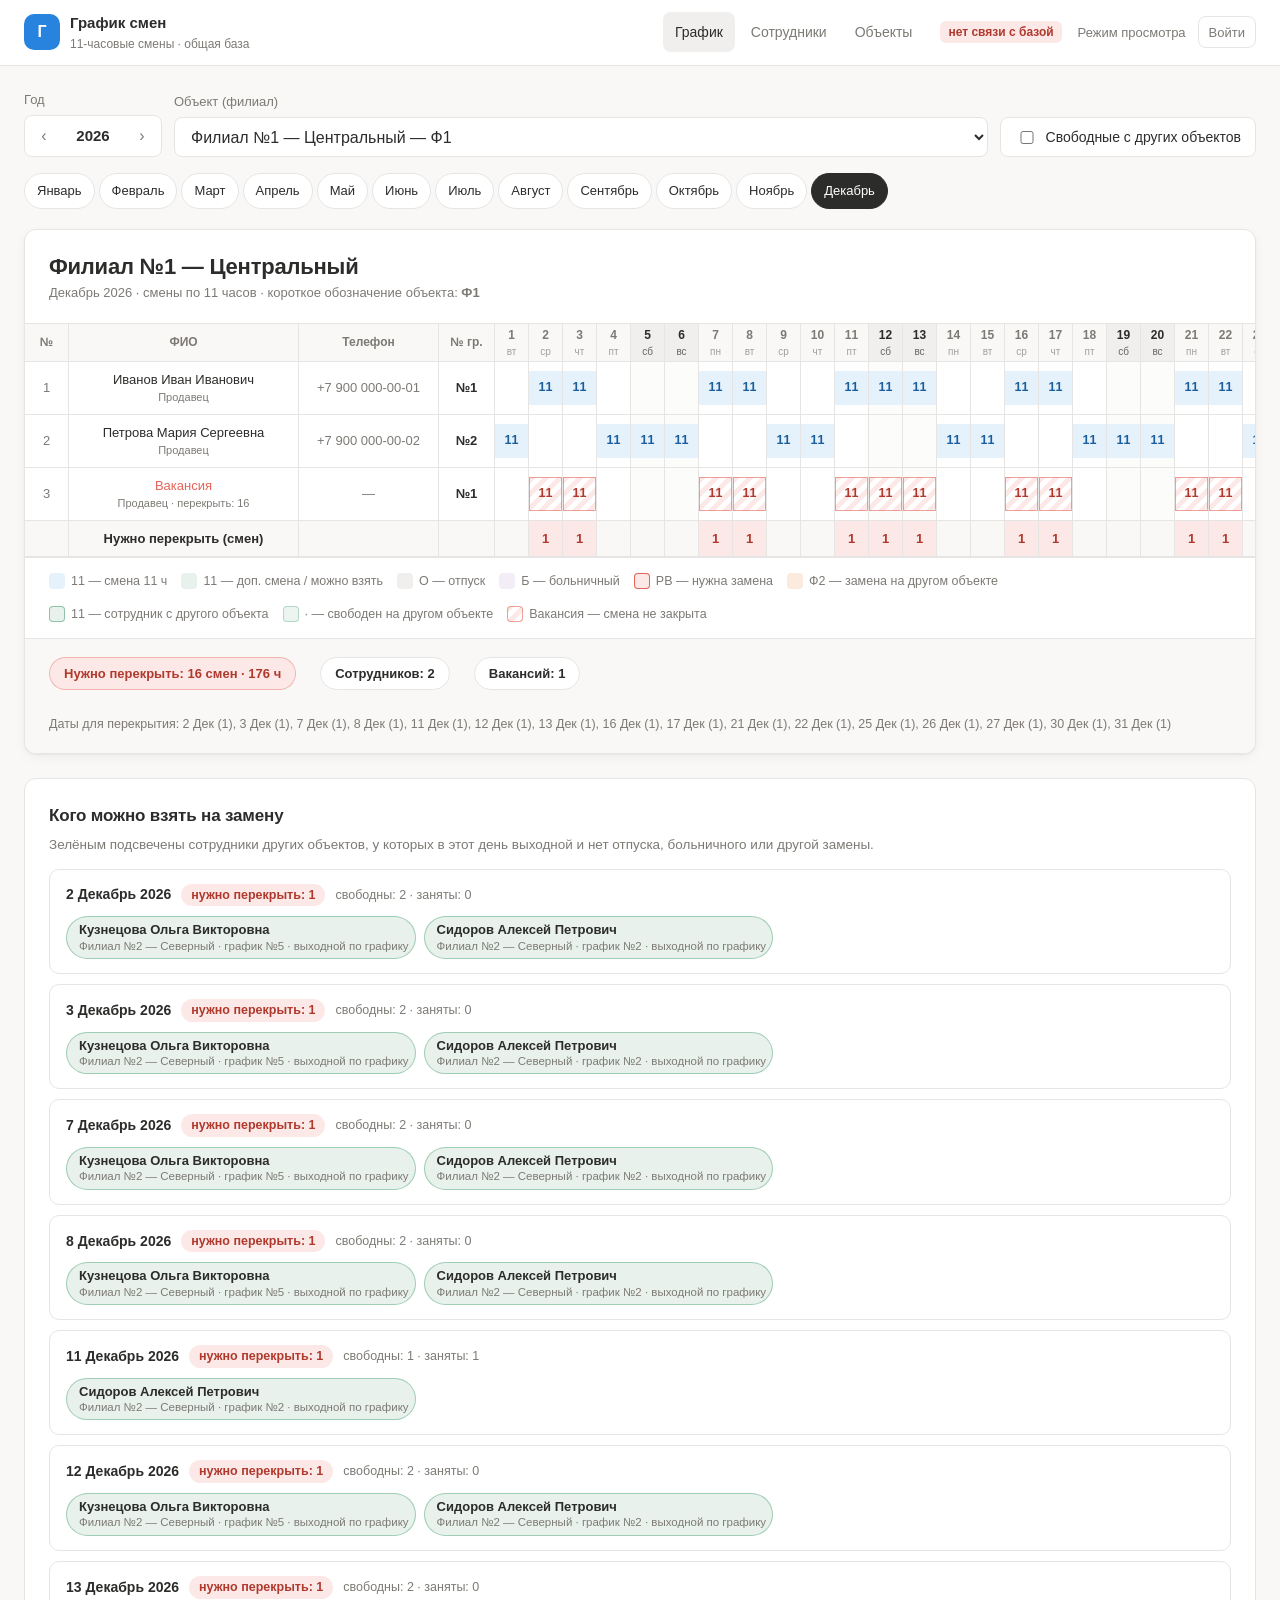
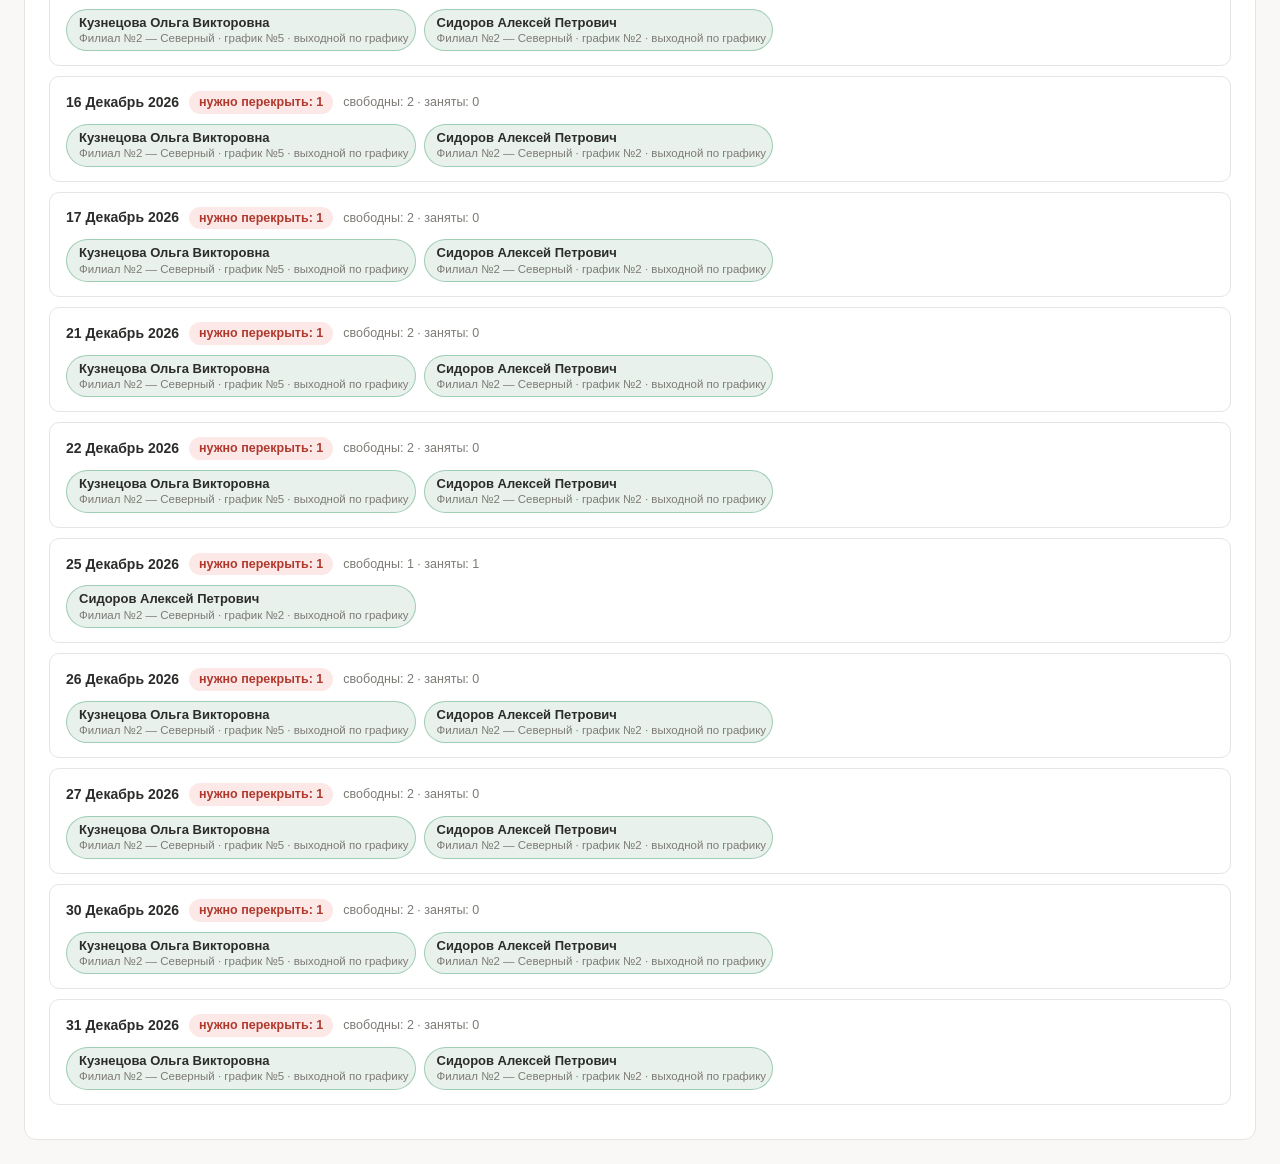
==== commit 34736bff: "Add files via upload" ====
--- a/index.html
+++ b/index.html
@@ -5,6 +5,7 @@
 <meta name="viewport" content="width=device-width,initial-scale=1">
 <title>График смен</title>
 <link rel="stylesheet" href="assets/styles.css">
+<script>(function(){try{var t=localStorage.getItem("grafik_theme");if(t!=="light"&&t!=="dark"){t=(window.matchMedia&&window.matchMedia("(prefers-color-scheme: dark)").matches)?"dark":"light";}document.documentElement.setAttribute("data-theme",t);}catch(e){document.documentElement.setAttribute("data-theme","light");}})();</script>
 </head>
 <body>
 <header class="top" id="hdr"></header>
--- a/assets/styles.css
+++ b/assets/styles.css
@@ -153,3 +153,5 @@
   .sheet-head{padding:16px}.coverbar,.legend{padding:14px 16px}
   nav.tabs{margin-left:0;width:100%;overflow-x:auto}
 }
+
+.loading{padding:40px;text-align:center;color:var(--text2);font-size:14px}
